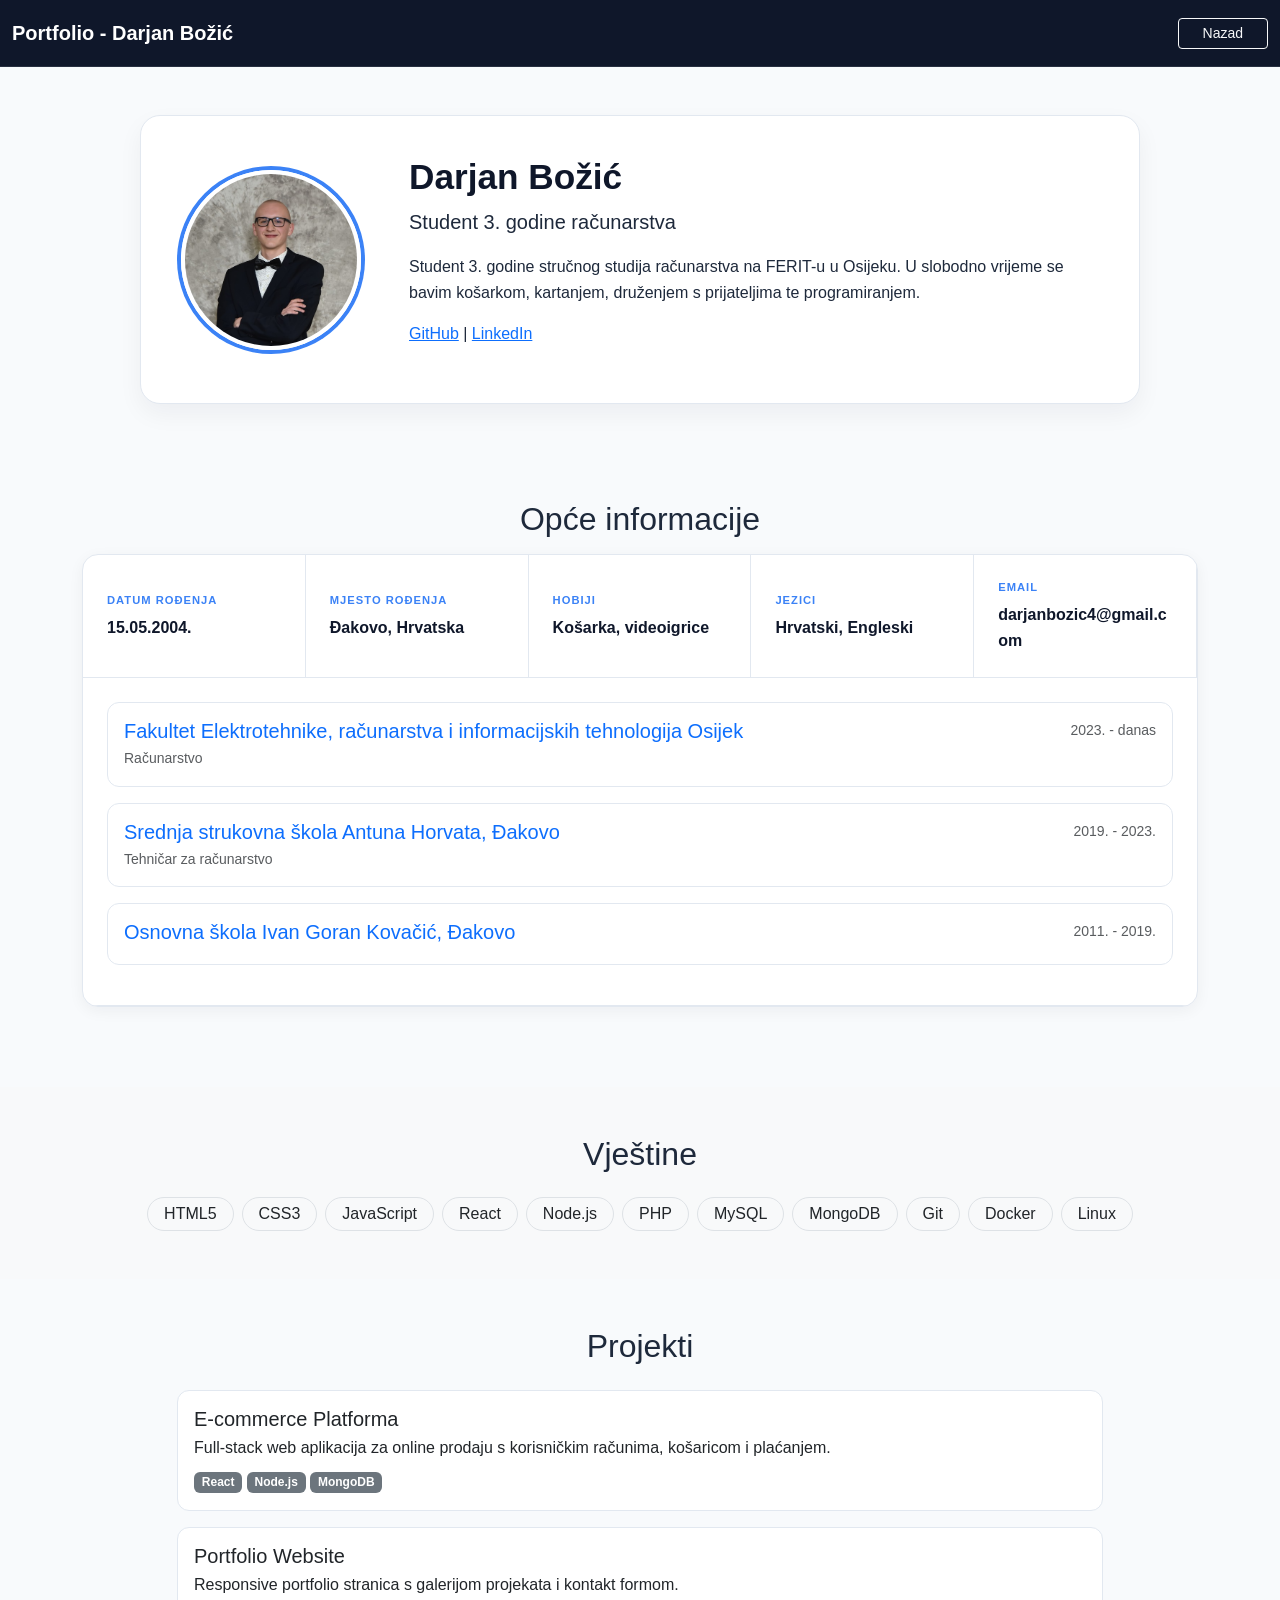
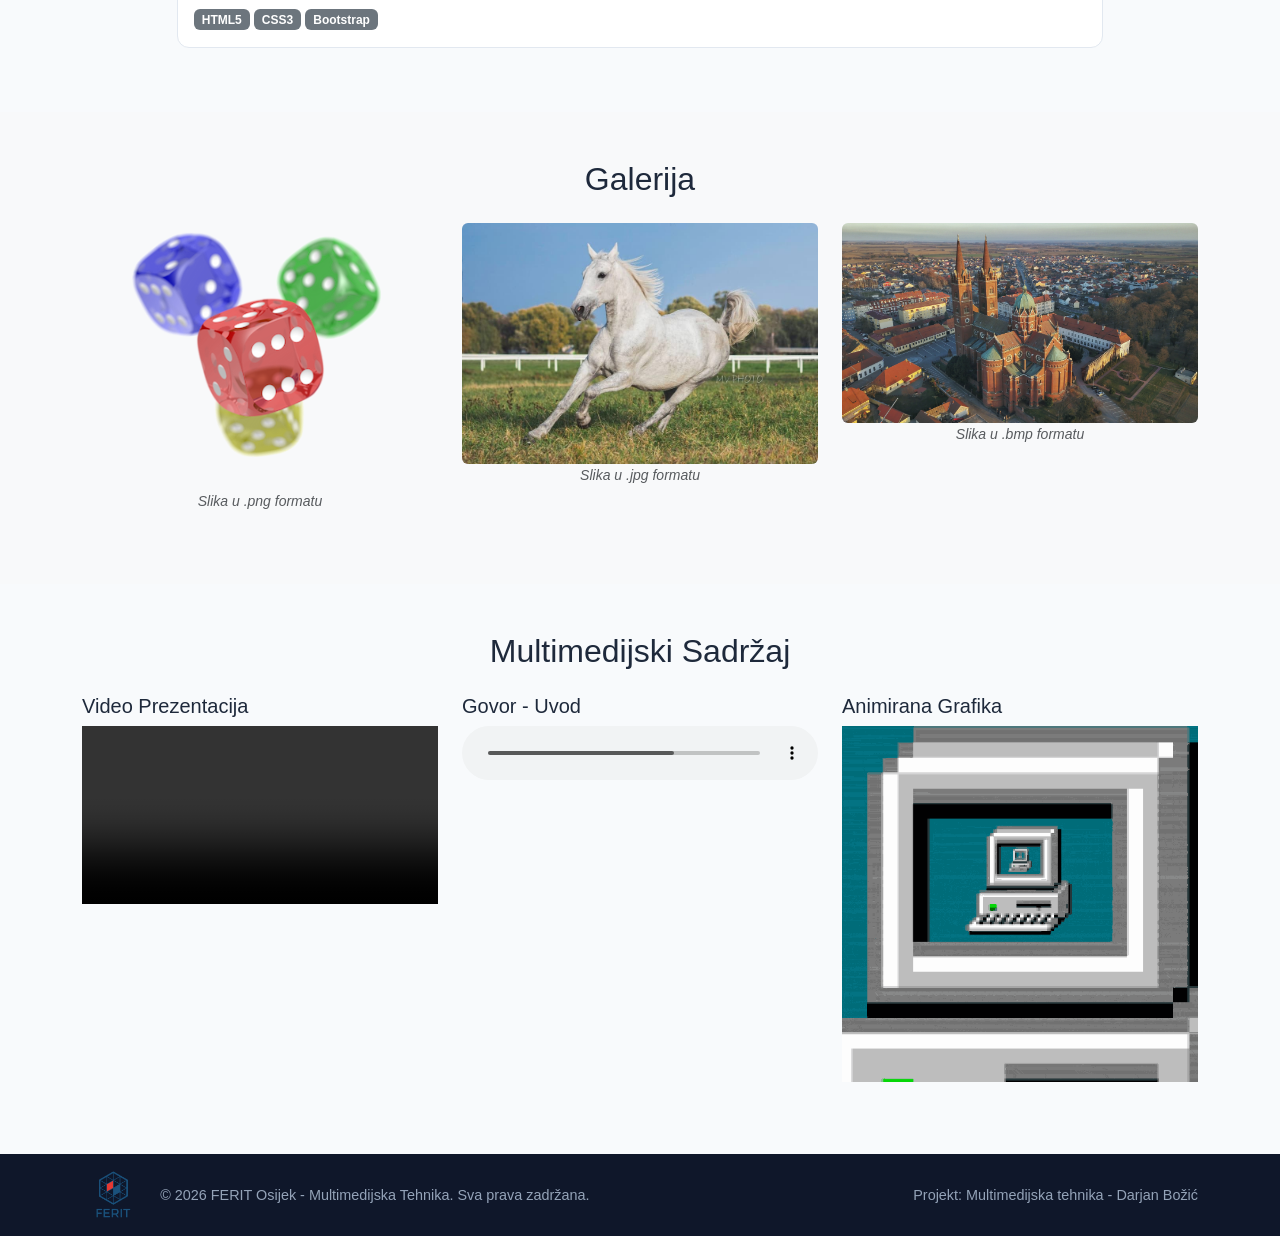
==== dbozic.html @ f8a3020a "Add more low res photos" ====
<!DOCTYPE html>
<html lang="en">
<head>
    <meta charset="UTF-8">
    <meta name="viewport" content="width=device-width, initial-scale=1.0">
    <title>Darjan Božić | Portfolio</title>
    <link href="https://cdn.jsdelivr.net/npm/bootstrap@5.3.0/dist/css/bootstrap.min.css" rel="stylesheet">
    <link rel="stylesheet" href="styles.css">   
    <script src="https://code.jquery.com/jquery-3.6.0.min.js"></script>
    <script src="https://cdn.jsdelivr.net/npm/@popperjs/core@2.11.6/dist/umd/popper.min.js"></script>
    <script src="https://cdn.jsdelivr.net/npm/bootstrap@5.3.0/dist/js/bootstrap.min.js"></script>
</head>
<body>
    <header>
        <nav class="navbar navbar-dark bg-dark">
            <div class="container-fluid">
                <a class="navbar-brand fw-bold" href="index.html">Portfolio - Darjan Božić</a>
                <a href="index.html" class="btn btn-outline-light btn-sm px-4">Nazad</a>
            </div>
        </nav>
    </header>

    <main>
        <div class="portfolio-card profile-details">
            <img src="images/db/darjan-lowRes.jpg" alt="Darjan Božić" class="profile-photo" onclick="openModal('images/db/darjan.jpg')">
            <div class="profile-info">
                <h1>Darjan Božić</h1>
                <p class="lead">Student 3. godine računarstva</p>
                <p>Student 3. godine stručnog studija računarstva na FERIT-u u Osijeku. U slobodno vrijeme se bavim košarkom, kartanjem, druženjem s prijateljima te programiranjem. </p>
                <p><a href="https://github.com/darjanb5" target="_blank">GitHub</a> | <a href="https://linkedin.com/in/darjanbozic" target="_blank">LinkedIn</a></p>
            </div>
        </div>

        <section class="py-5">
            <div class="container">
                <h2 class="text-center mb-3">Opće informacije</h2>
                <div class="info-strip">
                    <div class="info-chip">
                        <span class="info-label">Datum rođenja</span>
                        <span class="info-value">15.05.2004.</span>
                    </div>
                    <div class="info-chip">
                        <span class="info-label">Mjesto rođenja</span><div></div>
                        <span class="info-value">Đakovo, Hrvatska</span>
                    </div>
                    <div class="info-chip">
                        <span class="info-label">Hobiji</span><div></div>
                        <span class="info-value">Košarka, videoigrice</span>
                    </div>
                    <div class="info-chip">
                        <span class="info-label">Jezici</span><div></div>
                        <span class="info-value">Hrvatski, Engleski</span>
                    </div>
                    <div class="info-chip">
                        <span class="info-label">Email</span>
                        <span class="info-value"><a href="mailto:darjanbozic4@gmail.com">darjanbozic4@gmail.com</a></span>
                    </div>
                    <div class="info-chip">
                        <div class="card mb-3">
                            <div class="card-body">
                                <div class="d-flex justify-content-between align-items-start">
                                    <div>
                                        <h5 class="card-title mb-1"><a href="ferit.unios.hr" target="_blank" class="text-decoration-none">Fakultet Elektrotehnike, računarstva i informacijskih tehnologija Osijek</a></h5>
                                        <p class="text-muted small mb-0">Računarstvo</p>
                                    </div>
                                    <span class="text-muted small text-nowrap">2023. - danas</span>
                                </div>
                            </div>
                        </div>

                        <div class="card mb-3">
                            <div class="card-body">
                                <div class="d-flex justify-content-between align-items-start">
                                    <div>
                                        <h5 class="card-title mb-1"><a href="strukovna.com" target="_blank" class="text-decoration-none">Srednja strukovna škola Antuna Horvata, Đakovo</a></h5>
                                        <p class="text-muted small mb-0">Tehničar za računarstvo</p>
                                    </div>
                                    <span class="text-muted small text-nowrap">2019. - 2023.</span>
                                </div>
                            </div>
                        </div>

                        <div class="card mb-3">
                            <div class="card-body">
                                <div class="d-flex justify-content-between align-items-start">
                                    <div>
                                        <h5 class="card-title mb-1"><a href="https://os-igkovacic-dj.skole.hr/ target="_blank" class="text-decoration-none" >Osnovna škola Ivan Goran Kovačić, Đakovo</a></h5>
                                    </div>
                                    <span class="text-muted small text-nowrap">2011. - 2019.</span>
                                </div>
                            </div>
                        </div>
                    </div>
                </div>
            </div>
        </section>

        <section class="py-5 bg-light">
            <div class="container">
                <h2 class="text-center mb-4">Vještine</h2>
                <div class="d-flex flex-wrap gap-2 justify-content-center">
                    <span class="badge rounded-pill bg-light text-dark border fs-6 fw-normal px-3 py-2">HTML5</span>
                    <span class="badge rounded-pill bg-light text-dark border fs-6 fw-normal px-3 py-2">CSS3</span>
                    <span class="badge rounded-pill bg-light text-dark border fs-6 fw-normal px-3 py-2">JavaScript</span>
                    <span class="badge rounded-pill bg-light text-dark border fs-6 fw-normal px-3 py-2">React</span>
                    <span class="badge rounded-pill bg-light text-dark border fs-6 fw-normal px-3 py-2">Node.js</span>
                    <span class="badge rounded-pill bg-light text-dark border fs-6 fw-normal px-3 py-2">PHP</span>
                    <span class="badge rounded-pill bg-light text-dark border fs-6 fw-normal px-3 py-2">MySQL</span>
                    <span class="badge rounded-pill bg-light text-dark border fs-6 fw-normal px-3 py-2">MongoDB</span>
                    <span class="badge rounded-pill bg-light text-dark border fs-6 fw-normal px-3 py-2">Git</span>
                    <span class="badge rounded-pill bg-light text-dark border fs-6 fw-normal px-3 py-2">Docker</span>
                    <span class="badge rounded-pill bg-light text-dark border fs-6 fw-normal px-3 py-2">Linux</span>
                </div>
            </div>
        </section>

        <section class="py-5">
            <div class="container">
                <h2 class="text-center mb-4">Projekti</h2>
                <div class="row justify-content-center">
                    <div class="col-md-10">
                        <div class="card mb-3">
                            <div class="card-body">
                                <div class="d-flex justify-content-between align-items-start">
                                    <div>
                                        <h5 class="card-title mb-1">E-commerce Platforma</h5>
                                        <p class="mb-2">Full-stack web aplikacija za online prodaju s korisničkim računima, košaricom i plaćanjem.</p>
                                        <span class="badge bg-secondary period-badge">React</span>
                                        <span class="badge bg-secondary period-badge">Node.js</span>
                                        <span class="badge bg-secondary period-badge">MongoDB</span>
                                    </div>
                                </div>
                            </div>
                        </div>

                        <div class="card mb-3">
                            <div class="card-body">
                                <div class="d-flex justify-content-between align-items-start">
                                    <div>
                                        <h5 class="card-title mb-1">Portfolio Website</h5>
                                        <p class="mb-2">Responsive portfolio stranica s galerijom projekata i kontakt formom.</p>
                                        <span class="badge bg-secondary period-badge">HTML5</span>
                                        <span class="badge bg-secondary period-badge">CSS3</span>
                                        <span class="badge bg-secondary period-badge">Bootstrap</span>
                                    </div>
                                </div>
                            </div>
                        </div>
                    </div>
                </div>
            </div>
        </section>

        <section class="py-5 bg-light">
            <div class="container">
                <h2 class="text-center mb-4">Galerija</h2>
                <div class="row">
                    <div class="col-md-4 mb-4">
                        <img src="images/db/png-lowRes.png" class="img-fluid rounded" alt="PNG" onclick="openModal('images/db/png.png')">
                        <p class="text-center mb-0 text-muted small"><i>Slika u .png formatu</i></p>
                    </div>
                    <div class="col-md-4 mb-4">
                        <img src="images/db/jpg-lowRes.jpg" class="img-fluid rounded" alt="JPG" onclick="openModal('images/db/jpg.jpg')">
                        <p class="text-center mb-0 text-muted small"><i>Slika u .jpg formatu</i></p>
                    </div>
                    <div class="col-md-4 mb-4">
                        <img src="images/db/bmp.bmp" class="img-fluid rounded" alt="BMP" onclick="openModal(this.src)">
                        <p class="text-center mb-0 text-muted small"><i>Slika u .bmp formatu</i></p>
                    </div>
                </div>
            </div>
        </section>

        <section class="py-5">
            <div class="container">
                <h2 class="text-center mb-4">Multimedijski Sadržaj</h2>
                <div class="row">
                    <div class="col-md-4 mb-4">
                        <h5>Video Prezentacija</h5>
                        <video controls class="w-100">
                            <source src="videos/djakovo.mp4" type="video/webm">
                            Vaš preglednik ne podržava video element.
                        </video>
                    </div>
                    <div class="col-md-4 mb-4">
                        <h5>Govor - Uvod</h5>
                        <audio controls class="w-100">
                            <source src="audio/db/intro.wav" type="audio/mpeg">
                            Vaš preglednik ne podržava audio element.
                        </audio>
                    </div>
                    <div class="col-md-4 mb-4">
                        <h5>Animirana Grafika</h5>
                        <img src="images/db/animation.gif" alt="Animacija" class="img-fluid">
                    </div>
                </div>
            </div>
        </section>
    </main>

    <div class="modal fade" id="imageModal" tabindex="-1">
        <div class="modal-dialog modal-lg">
            <div class="modal-content">
                <div class="modal-body text-center">
                    <img id="modalImage" src="" class="img-fluid" alt="Gallery Image">
                </div>
            </div>
        </div>
    </div>

    <footer>
        <div class="container d-flex align-items-center gap-3">
            <img src="images/logo.png" class="footer-logo" alt="Logo">
            <p class="mb-0">© 2026 FERIT Osijek - Multimedijska Tehnika. Sva prava zadržana.</p>
            <span class="ms-auto">Projekt: Multimedijska tehnika - Darjan Božić</span>
        </div>
    </footer>

    <script>
        function openModal(src) {
            document.getElementById('modalImage').src = src;
            new bootstrap.Modal(document.getElementById('imageModal')).show();
        }

        const imagesToPreload = [
            'images/db/darjan.jpg',
            'images/db/jpg.jpg',
            'images/db/png.png',
            'images/db/animation.gif',
            'images/db/bmp.bmp'
        ];

        imagesToPreload.forEach(src => {
            const img = new Image();
            img.src = src;
        });
    </script>
</body>
</html>
---- styles.css ----
:root {
    --color-1: #0F172A; 
    --color-2: #3B82F6;
    --color-3: #F8FAFC; 
    --color-4: #E2E8F0; 
    --white: #ffffff;
}

body {
    font-family: 'Inter', 'Segoe UI', Roboto, sans-serif;
    line-height: 1.6;
    color: #1E293B;
    background-color: var(--color-3);
    margin: 0;
}

.navbar {
    background-color: var(--color-1) !important;
    padding: 0.75rem 0;
    border-bottom: 1px solid rgba(255, 255, 255, 0.1);
}

.hero-section {
    height: 70vh; 
    min-height: 400px;
}

.hero-video {
    position: absolute;
    top: 50%;
    left: 50%;
    min-width: 100%;
    min-height: 100%;
    width: auto;
    height: auto;
    z-index: 0;
    transform: translate(-50%, -50%);
    object-fit: cover;
}

.hero-overlay {
    position: relative;
    z-index: 1;
    height: 75%;
    background: rgba(15, 23, 42, 0.6);
}
.hero-overlay a{
    color: white;
    text-decoration: none;
}
.hero-overlay a:hover {
    text-decoration: underline;
}

#studenti .card-img-top {
    height: 350px;
    object-fit: cover;
}

.horizontal-scroll {
    overflow-x: auto;
    padding: 20px 0;
}

.scroll-container {
    display: flex;
    gap: 1.5rem;
    padding-bottom: 1rem;
    
}

.student-pair-btn {
    text-decoration: none;
    flex: 0 0 auto;
}

.pair-content {
    min-width: 400px;
    padding: 1rem !important;
    border: 2px solid var(--color-4) !important;
    background: var(--white);
    border-radius: 15px;
    transition: 0.3s;
}

.pair-content:hover {
    border-color: #F8FAFC !important;
    background: #3B82F6;
    transform: translateY(-3px);
}

.portfolio-card.profile-details {
    display: flex;
    flex-direction: row;
    align-items: center;
    gap: 3rem;
    max-width: 1000px;
    margin: 3rem auto;
    padding: 2.5rem;
    background-color: var(--white);
    border-radius: 20px;
    box-shadow: 0 10px 25px rgba(15, 23, 42, 0.05);
    border: 1px solid var(--color-4);
}

.profile-details .profile-photo {
    width: 180px;
    height: 180px;
    object-fit: cover;
    border-radius: 50%;
    border: 4px solid var(--white);
    box-shadow: 0 0 0 4px var(--color-2);
    flex-shrink: 0;
    cursor: pointer;
    transition: 0.3s ease;
}

.profile-photo:hover {
    transform: translateY(-5px);
    box-shadow: 0 0 0 4px #2563eb;
    scale: 1.07;
}

.profile-info h1 {
    font-size: 2.2rem;
    font-weight: 800;
    color: var(--color-1);
}

section {
    padding: 4rem 0;
}

.card {
    border: 1px solid var(--color-4);
    border-radius: 12px;
    background-color: var(--white);
    transition: 0.3s ease;
}

.card:hover {
    transform: translateY(-5px);
    box-shadow: 0 12px 20px rgba(15, 23, 42, 0.08);
}

.btn-primary {
    background-color: var(--color-2);
    border: none;
    border-radius: 8px;
    padding: 0.8rem 2rem;
    font-weight: 600;
}

.btn-primary:hover {
    background-color: #2563eb;
    transform: translateY(-2px);
}

footer {
    background-color: var(--color-1);
    color: #94A3B8;
    padding: 1rem 0;
    font-size: 0.9rem;
}

.footer-logo {
    height: 50px;
    width: auto;
}

@media (max-width: 768px) {
    .portfolio-card.profile-details {
        flex-direction: column;
        text-align: center;
        gap: 1.5rem;
        margin: 1rem;
    }
    .hero-section { height: 50vh; }
}

.info-strip {
    display: flex;
    flex-wrap: wrap; 
    background: var(--white);
    border: 1px solid var(--color-4);
    border-radius: 16px;
    overflow: hidden;
    box-shadow: 0 4px 15px rgba(15, 23, 42, 0.05);
    margin-bottom: 2rem;
}

.info-chip {
    flex: 1 1 200px;
    padding: 1.5rem;
    border-right: 1px solid var(--color-4);
    border-bottom: 1px solid var(--color-4);
    display: flex;
    flex-direction: column;
    justify-content: center;
    transition: background 0.2s ease;
}

.info-chip:last-child {
    border-right: none;
}

.info-chip:hover {
    background-color: var(--color-3);
}

.info-chip .info-label {
    color: var(--color-2);
    font-size: 0.7rem;
    font-weight: 700;
    text-transform: uppercase;
    letter-spacing: 1px;
    margin-bottom: 0.3rem;
    display: block;
}

.info-chip .info-value {
    color: var(--color-1);
    font-weight: 600;
    font-size: 1rem;
    word-break: break-word;
}


@media (max-width: 768px) {
    .info-chip {
        border-right: none;
        flex: 1 1 100%;
    }
}

.info-value a{
    color: var(--color-1);
    text-decoration: none;
}
.info-value a:hover {
    text-decoration: underline;
}

.skola a {
    color: var(--color-1);
    text-decoration: none;
}
.skola a:hover {
    text-decoration: underline;
}
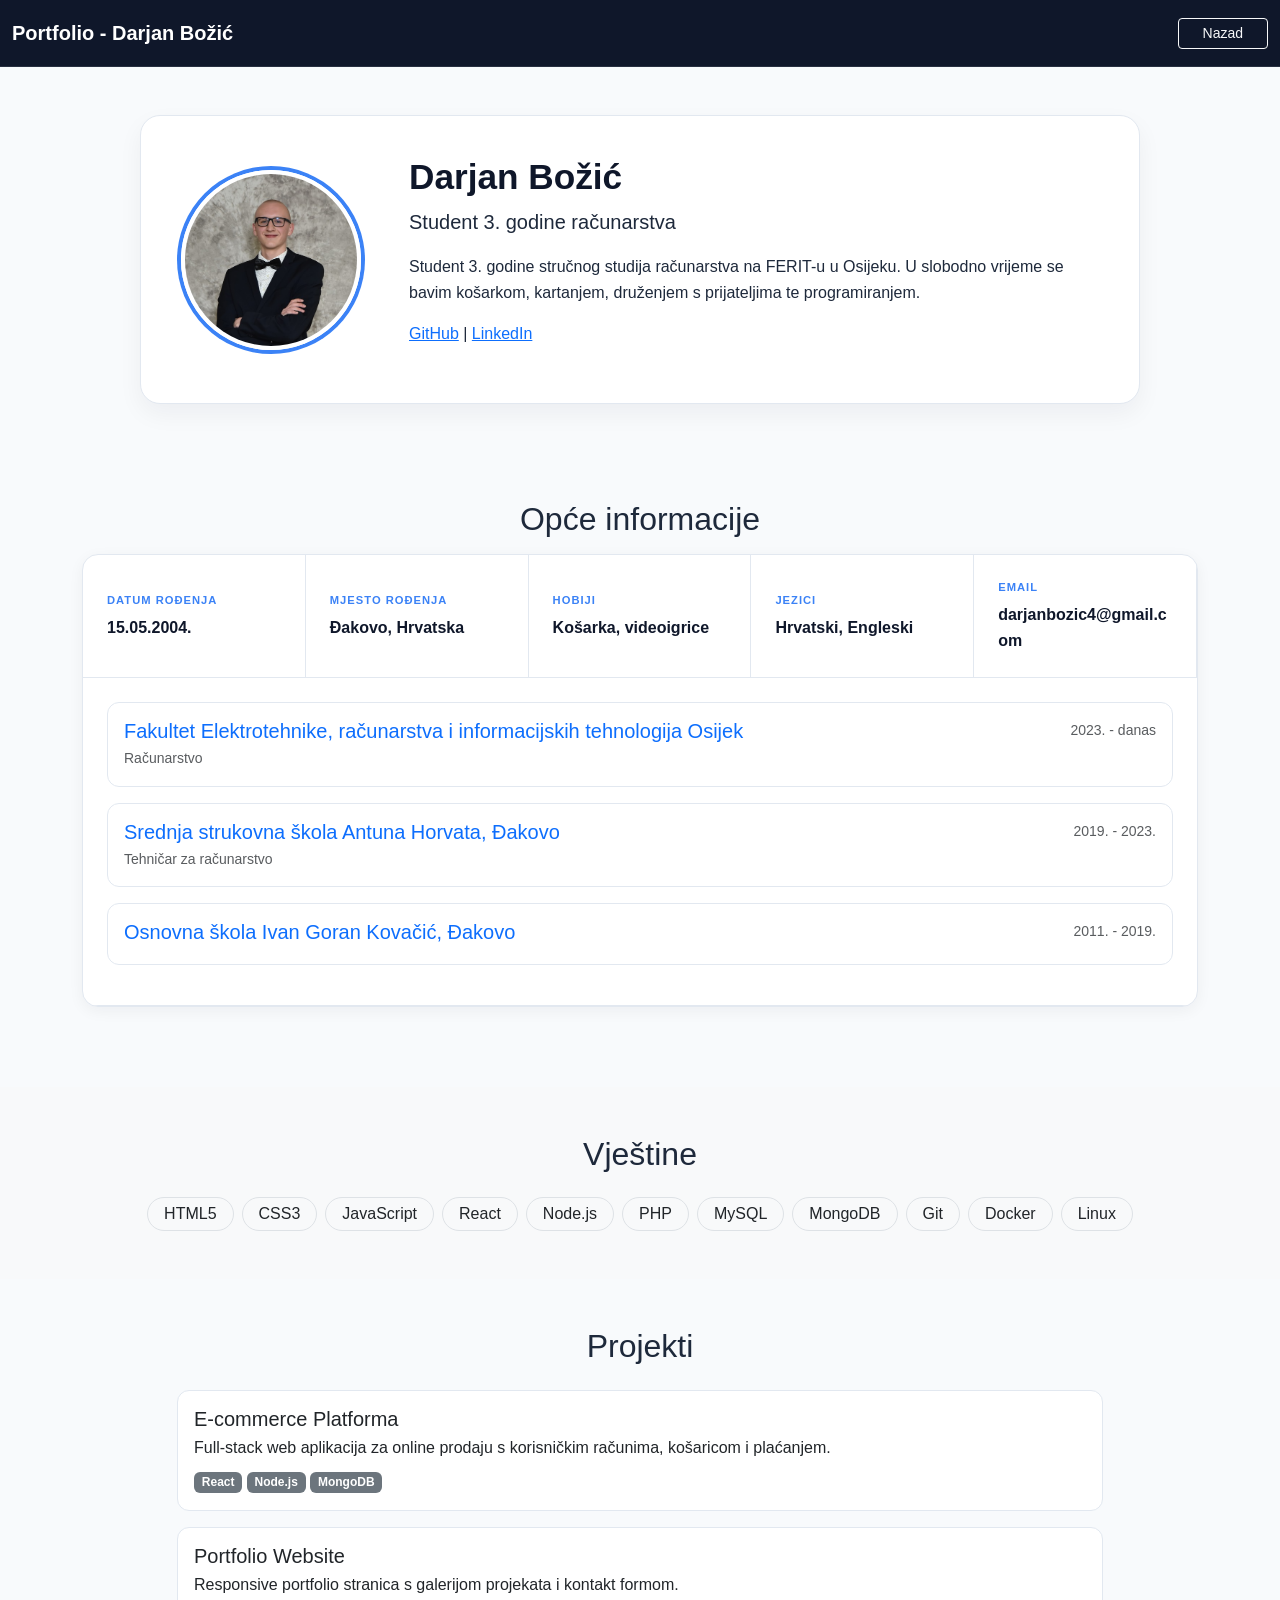
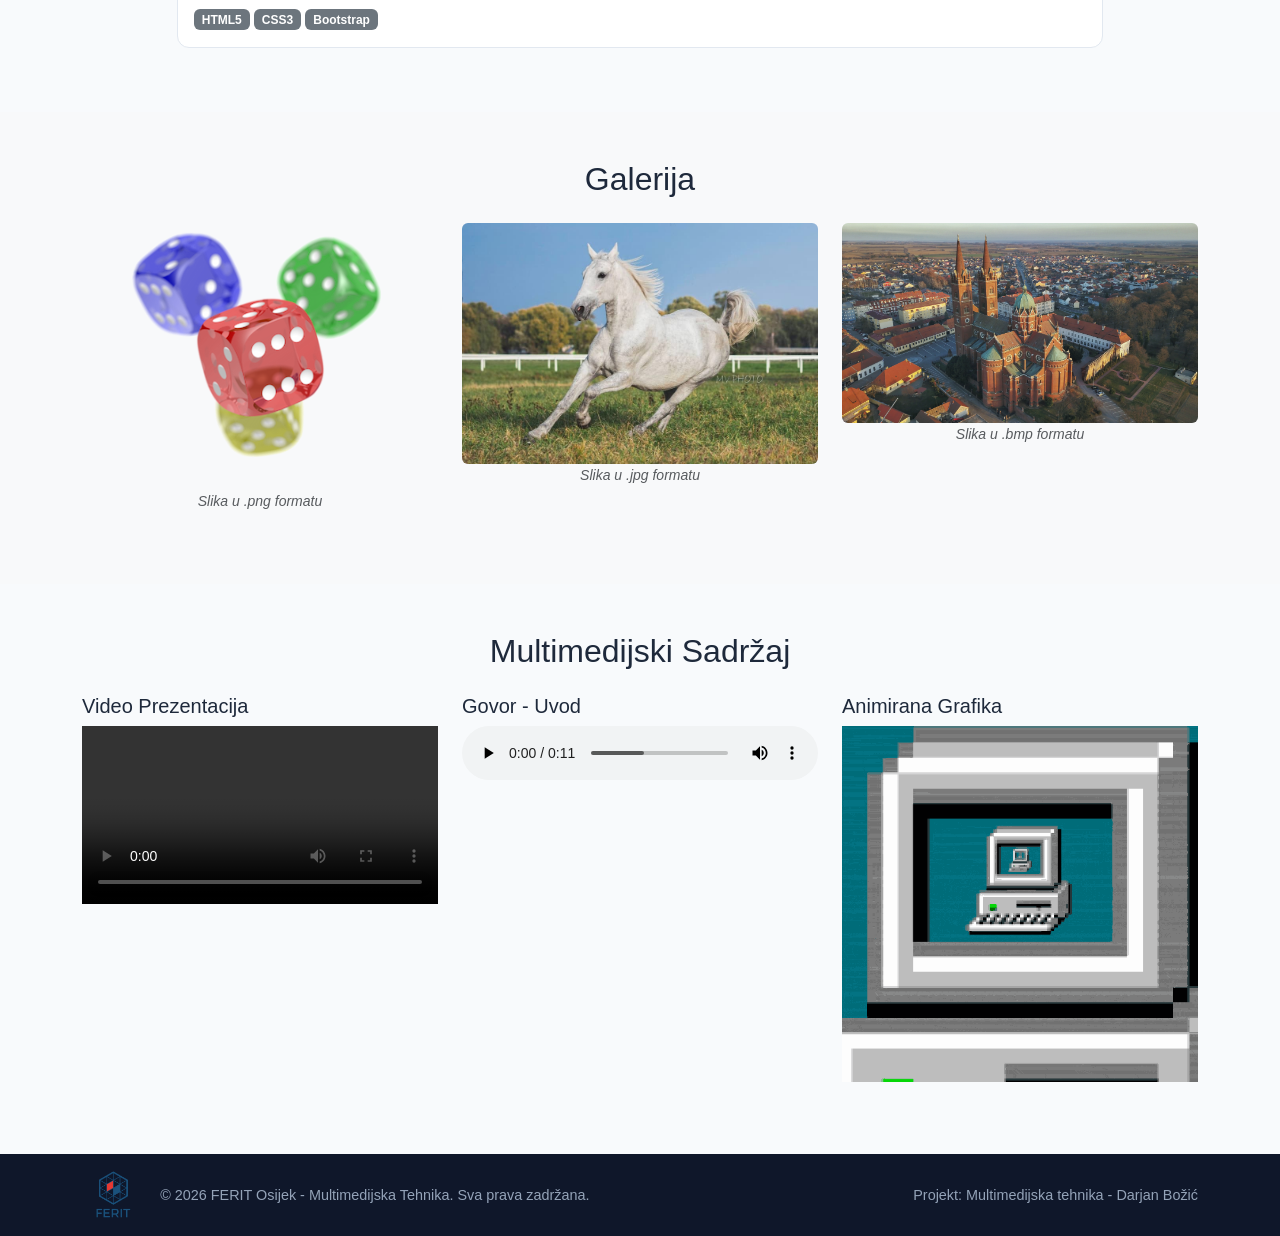
==== commit 50479c43: "Add fixes for cache" ====
--- a/dbozic.html
+++ b/dbozic.html
@@ -217,8 +217,15 @@
     </footer>
 
     <script>
+        const imageCache = {};
+
         function openModal(src) {
-            document.getElementById('modalImage').src = src;
+            if (!imageCache[src]) {
+                imageCache[src] = new Image();
+                imageCache[src].src = src;
+            }
+            
+            document.getElementById('modalImage').src = imageCache[src].src;
             new bootstrap.Modal(document.getElementById('imageModal')).show();
         }
 
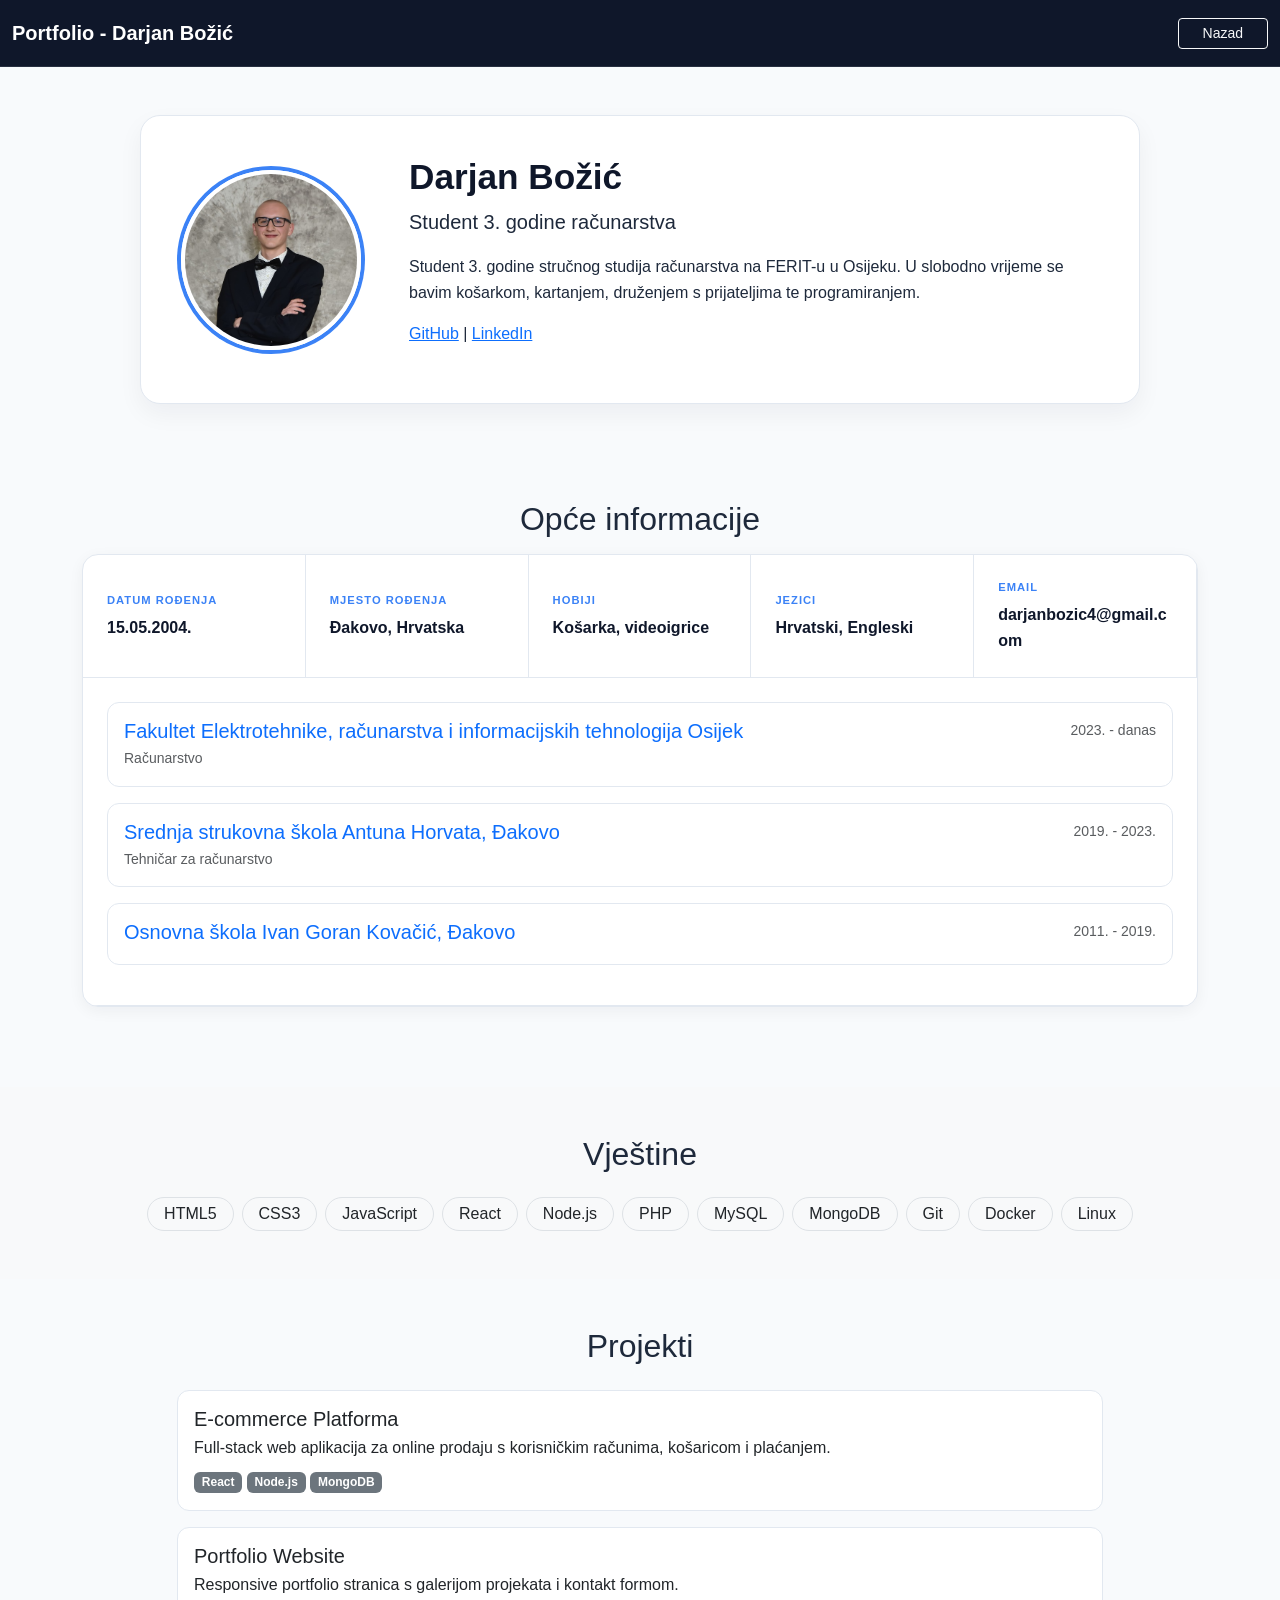
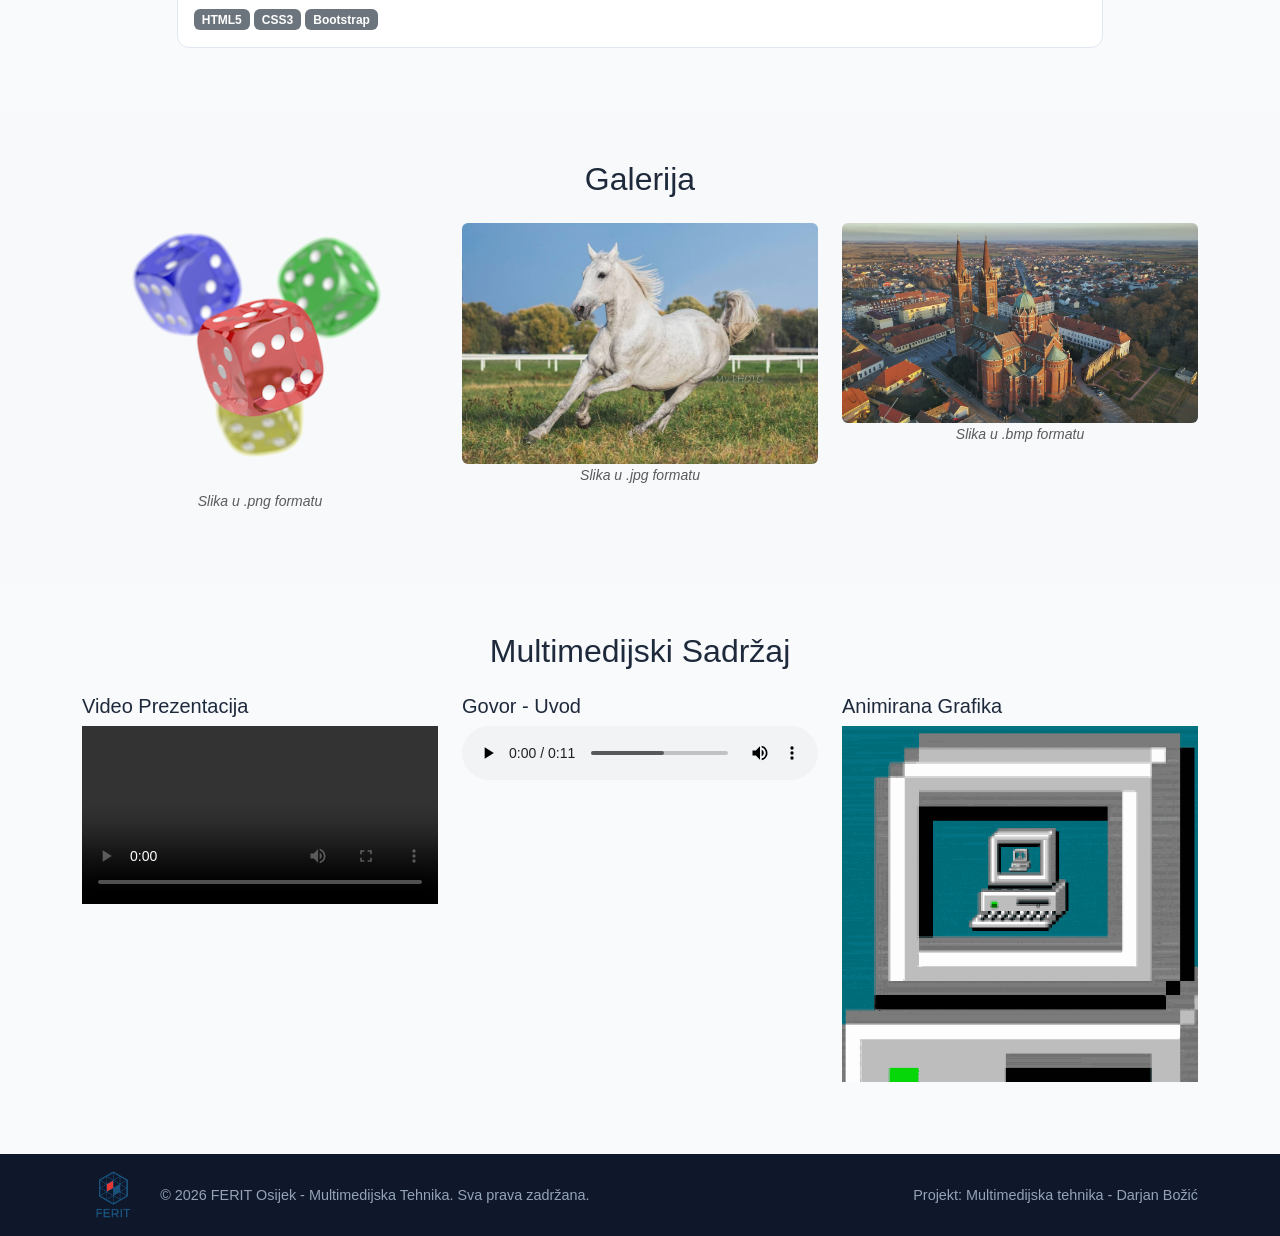
==== commit 3b985cc0: "JS fixes" ====
--- a/dbozic.html
+++ b/dbozic.html
@@ -224,23 +224,10 @@
                 imageCache[src] = new Image();
                 imageCache[src].src = src;
             }
-            
+
             document.getElementById('modalImage').src = imageCache[src].src;
             new bootstrap.Modal(document.getElementById('imageModal')).show();
         }
-
-        const imagesToPreload = [
-            'images/db/darjan.jpg',
-            'images/db/jpg.jpg',
-            'images/db/png.png',
-            'images/db/animation.gif',
-            'images/db/bmp.bmp'
-        ];
-
-        imagesToPreload.forEach(src => {
-            const img = new Image();
-            img.src = src;
-        });
     </script>
 </body>
 </html>
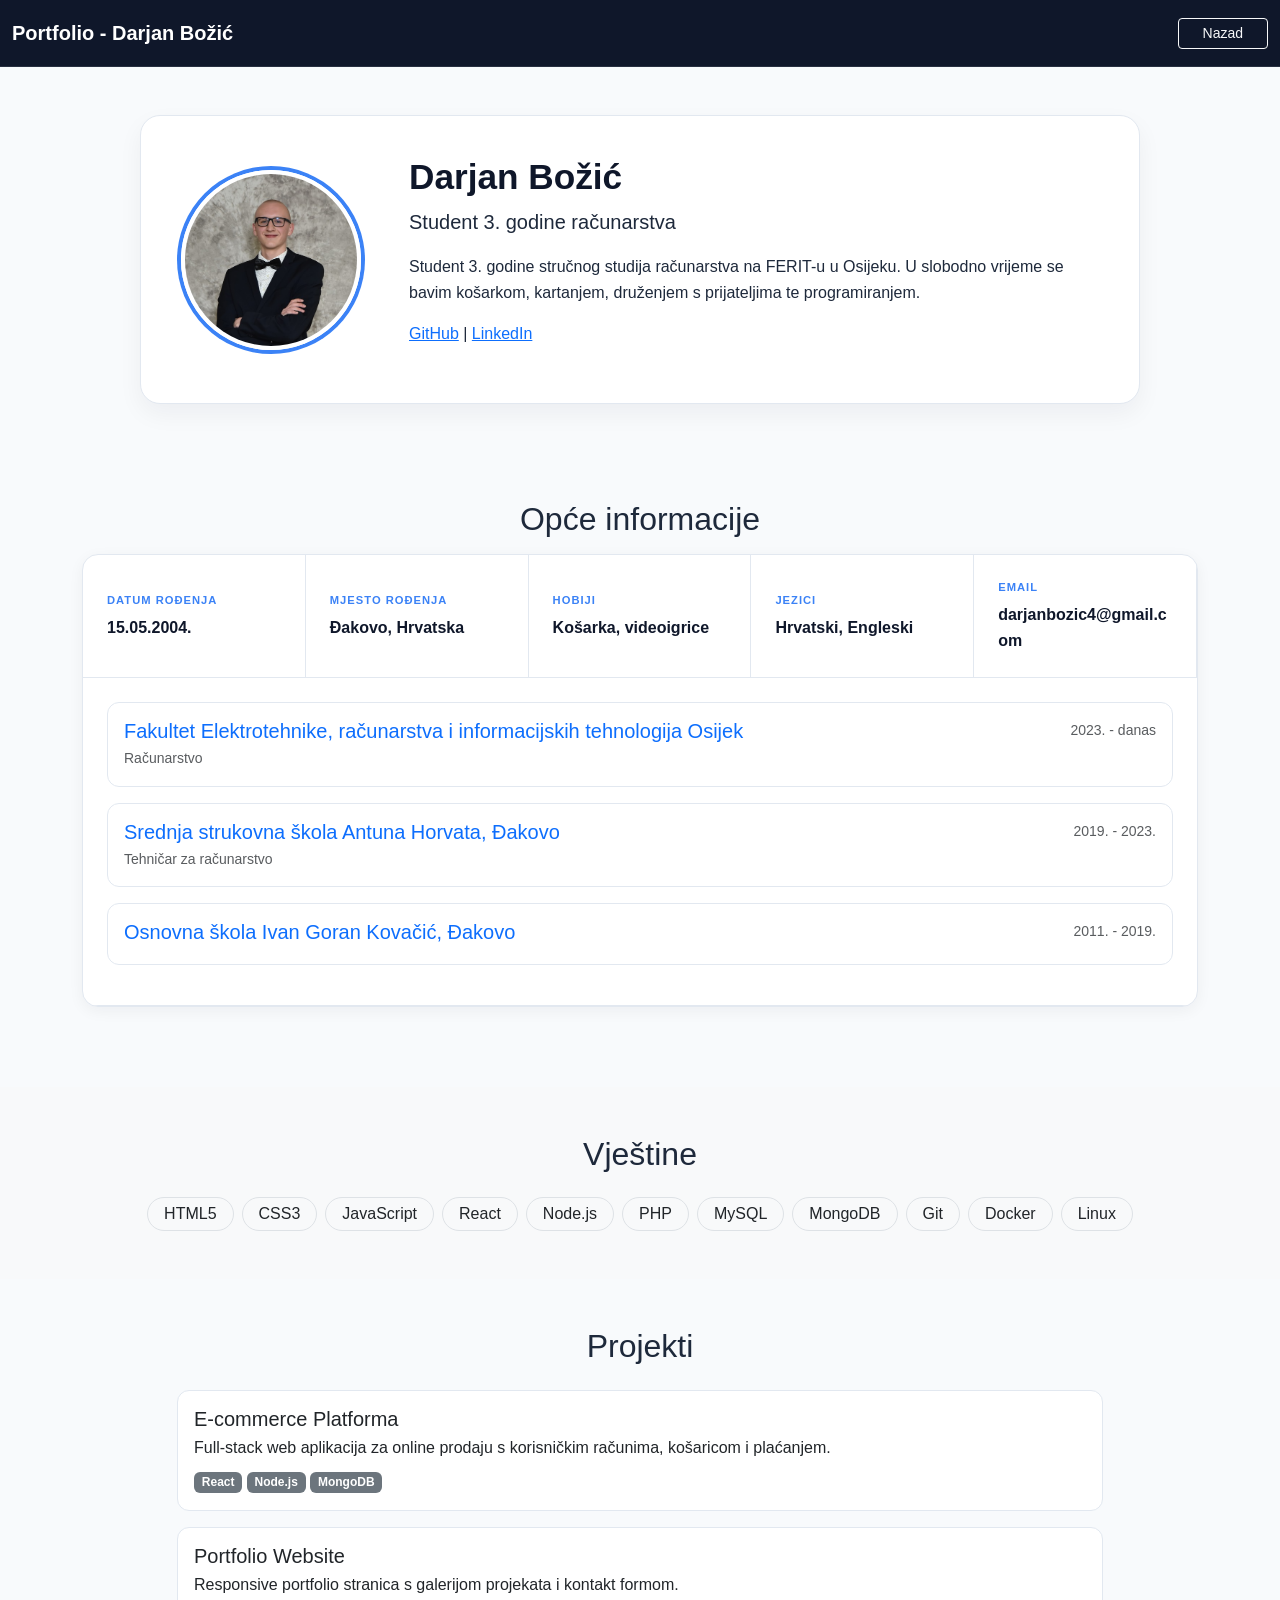
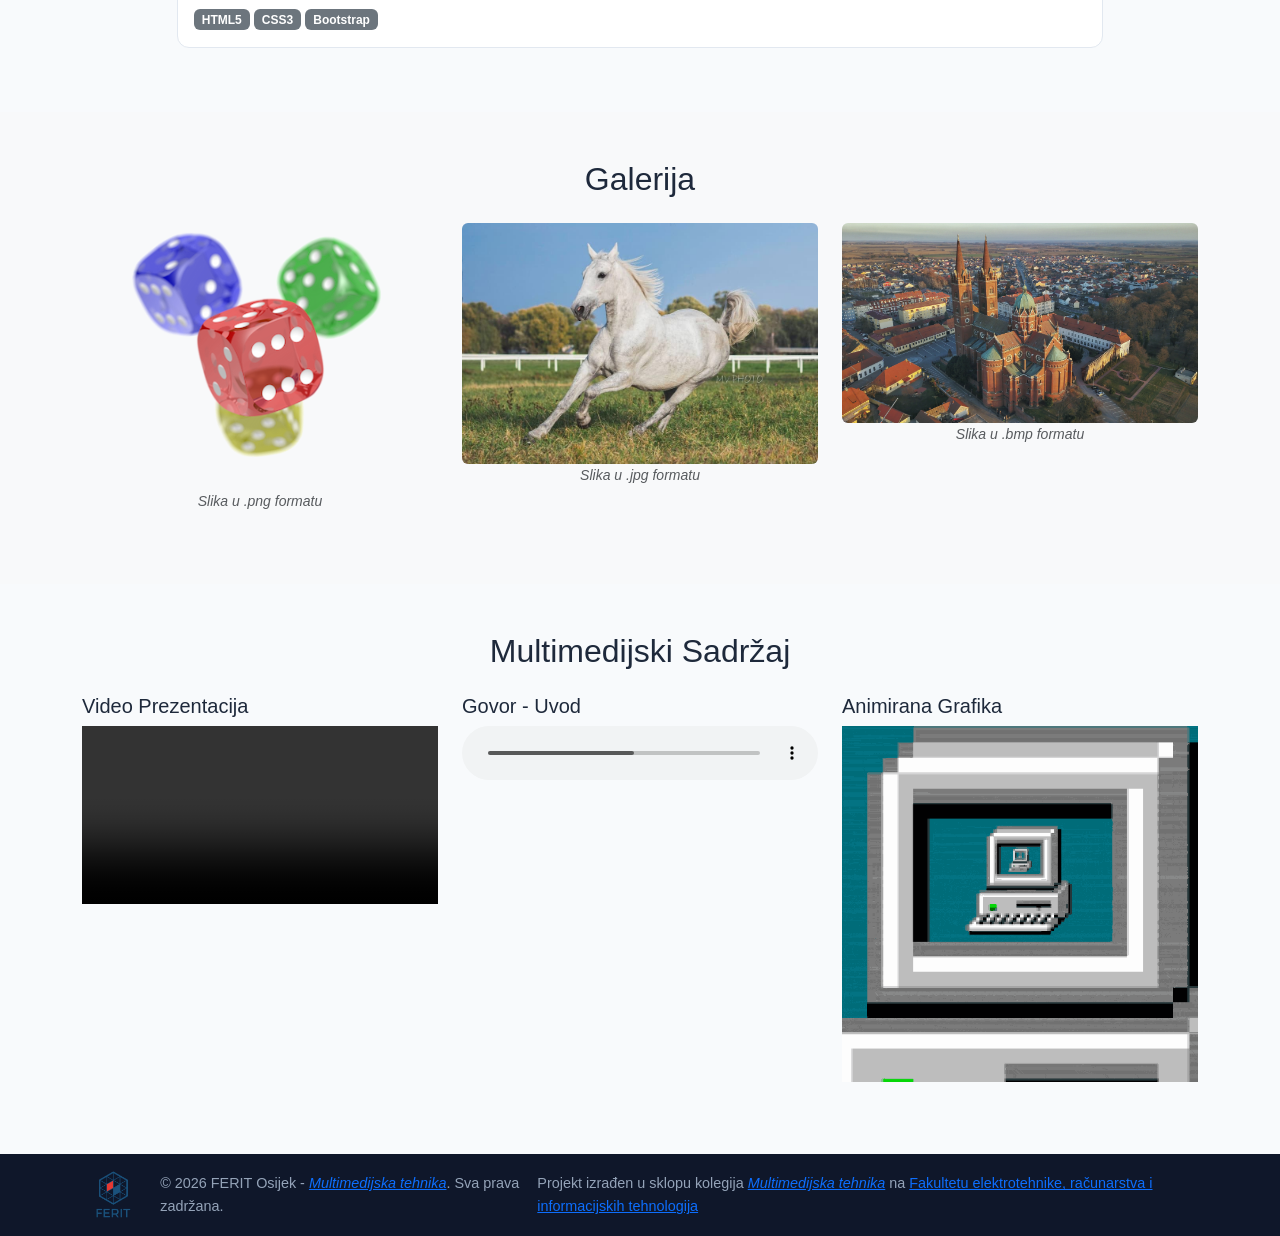
==== commit 67ca884e: "Changes to URL's" ====
--- a/dbozic.html
+++ b/dbozic.html
@@ -211,8 +211,8 @@
     <footer>
         <div class="container d-flex align-items-center gap-3">
             <img src="images/logo.png" class="footer-logo" alt="Logo">
-            <p class="mb-0">© 2026 FERIT Osijek - Multimedijska Tehnika. Sva prava zadržana.</p>
-            <span class="ms-auto">Projekt: Multimedijska tehnika - Darjan Božić</span>
+            <p class="mb-0">© 2026 <a href="https://www.ferit.unios.hr/"></a>FERIT Osijek</a> - <a href="https://www.ferit.unios.hr/upisi-i-studiji/strucni-prijediplomski-studiji#racunarstvo#SR6-02" target="_blank"><i>Multimedijska tehnika</i></a>. Sva prava zadržana.</p>
+            <span class="ms-auto">Projekt izrađen u sklopu kolegija <a href="https://www.ferit.unios.hr/upisi-i-studiji/strucni-prijediplomski-studiji#racunarstvo#SR6-02" target="_blank"><i>Multimedijska tehnika</i></a> na <a href="https://www.ferit.unios.hr/" target="_blank">Fakultetu elektrotehnike, računarstva i informacijskih tehnologija</a></span>
         </div>
     </footer>
 
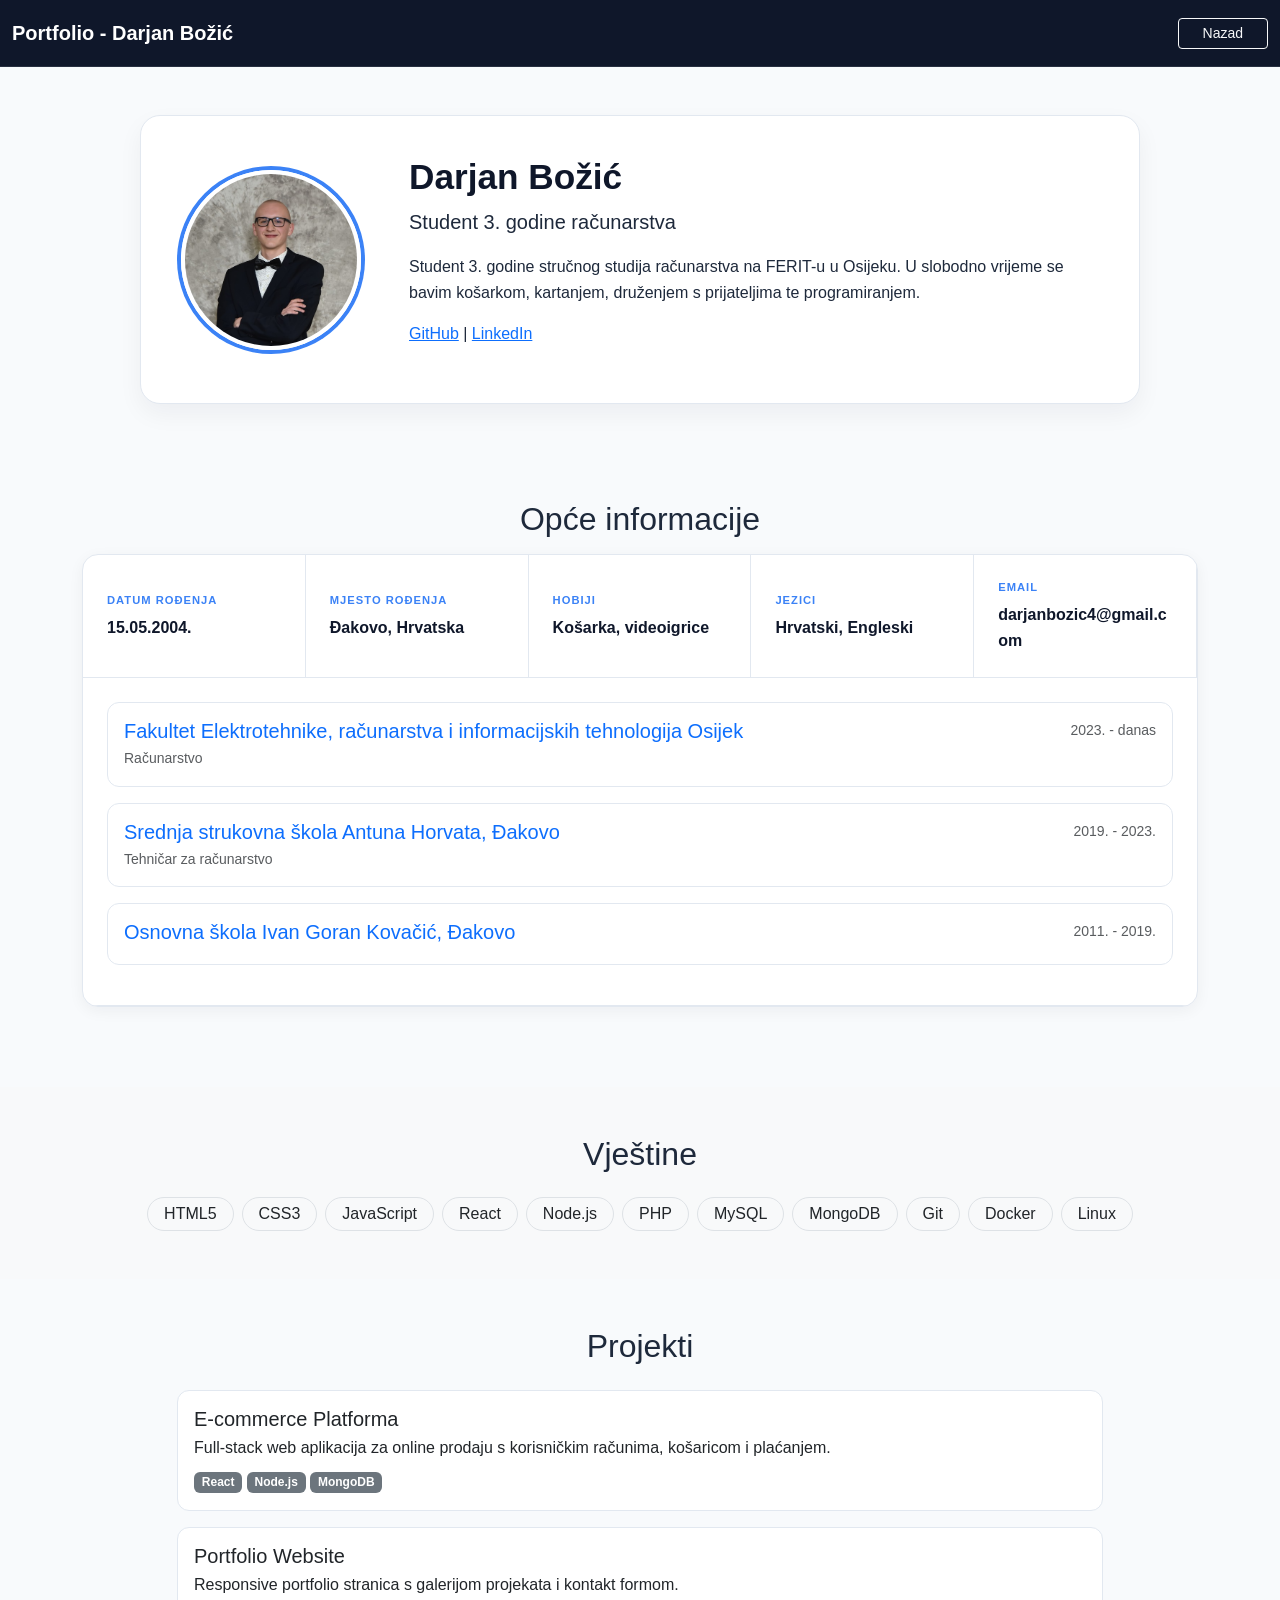
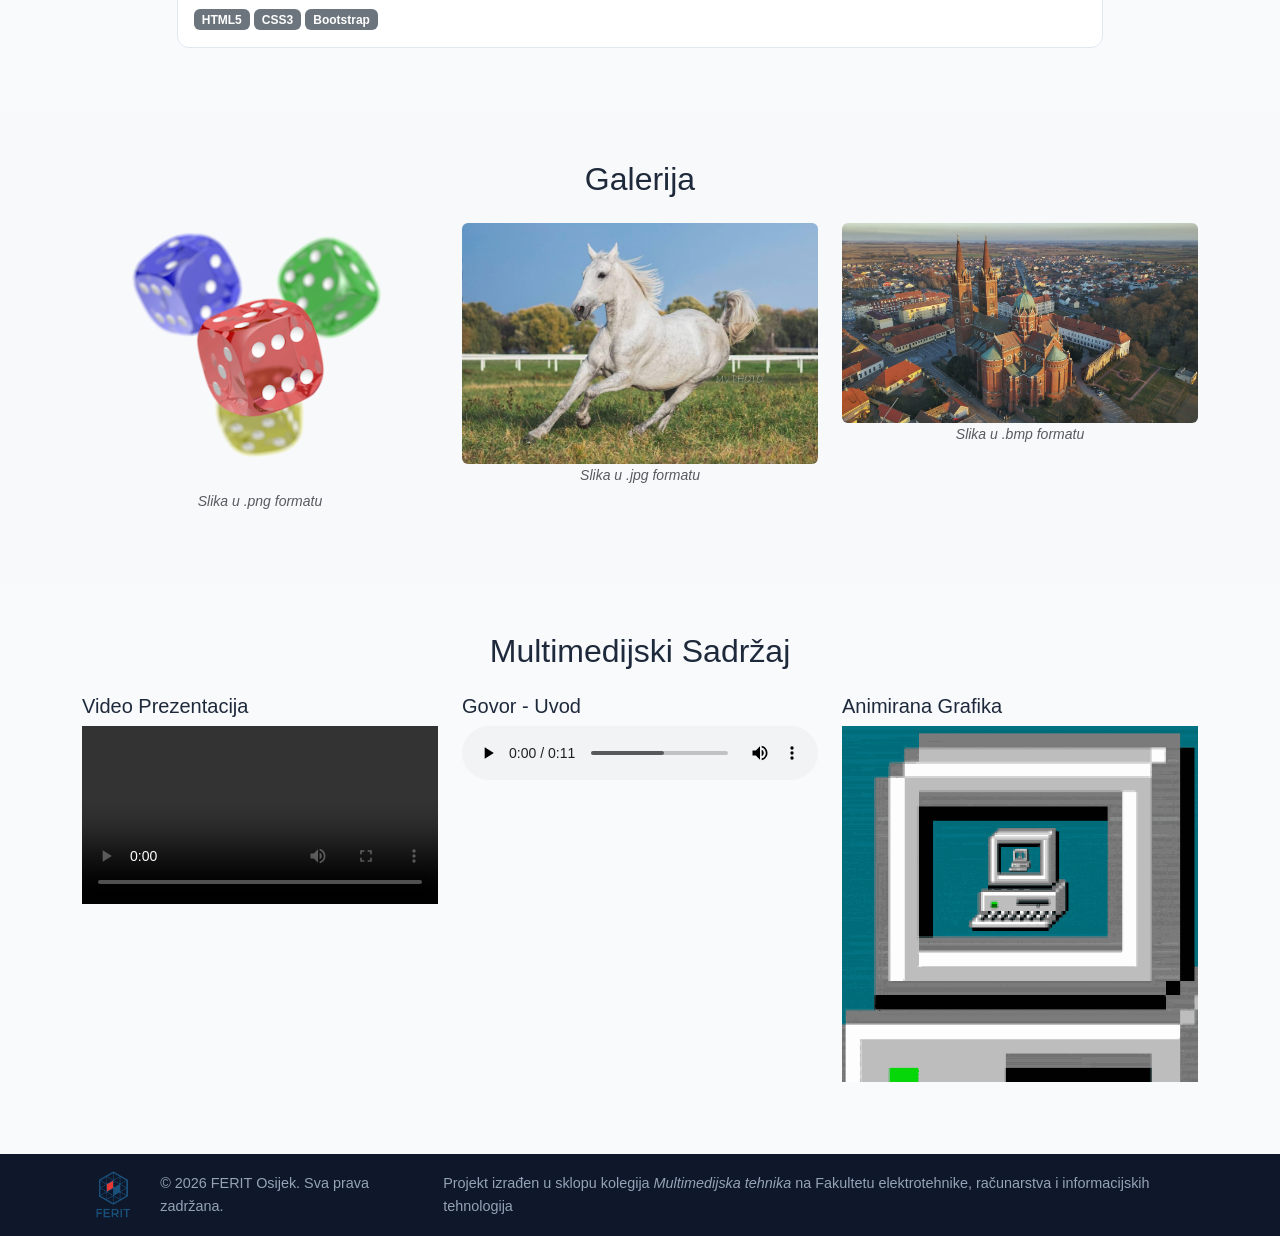
==== commit b24e282d: "Shorter description for footer" ====
--- a/dbozic.html
+++ b/dbozic.html
@@ -211,7 +211,7 @@
     <footer>
         <div class="container d-flex align-items-center gap-3">
             <img src="images/logo.png" class="footer-logo" alt="Logo">
-            <p class="mb-0">© 2026 <a href="https://www.ferit.unios.hr/"></a>FERIT Osijek</a> - <a href="https://www.ferit.unios.hr/upisi-i-studiji/strucni-prijediplomski-studiji#racunarstvo#SR6-02" target="_blank"><i>Multimedijska tehnika</i></a>. Sva prava zadržana.</p>
+            <p class="mb-0">© 2026 <a href="https://www.ferit.unios.hr/"></a>FERIT Osijek</a>. Sva prava zadržana.</p>
             <span class="ms-auto">Projekt izrađen u sklopu kolegija <a href="https://www.ferit.unios.hr/upisi-i-studiji/strucni-prijediplomski-studiji#racunarstvo#SR6-02" target="_blank"><i>Multimedijska tehnika</i></a> na <a href="https://www.ferit.unios.hr/" target="_blank">Fakultetu elektrotehnike, računarstva i informacijskih tehnologija</a></span>
         </div>
     </footer>
--- a/styles.css
+++ b/styles.css
@@ -168,6 +168,11 @@
     width: auto;
 }
 
+footer a {
+    color: #94A3B8;
+    text-decoration: none;
+}
+
 @media (max-width: 768px) {
     .portfolio-card.profile-details {
         flex-direction: column;
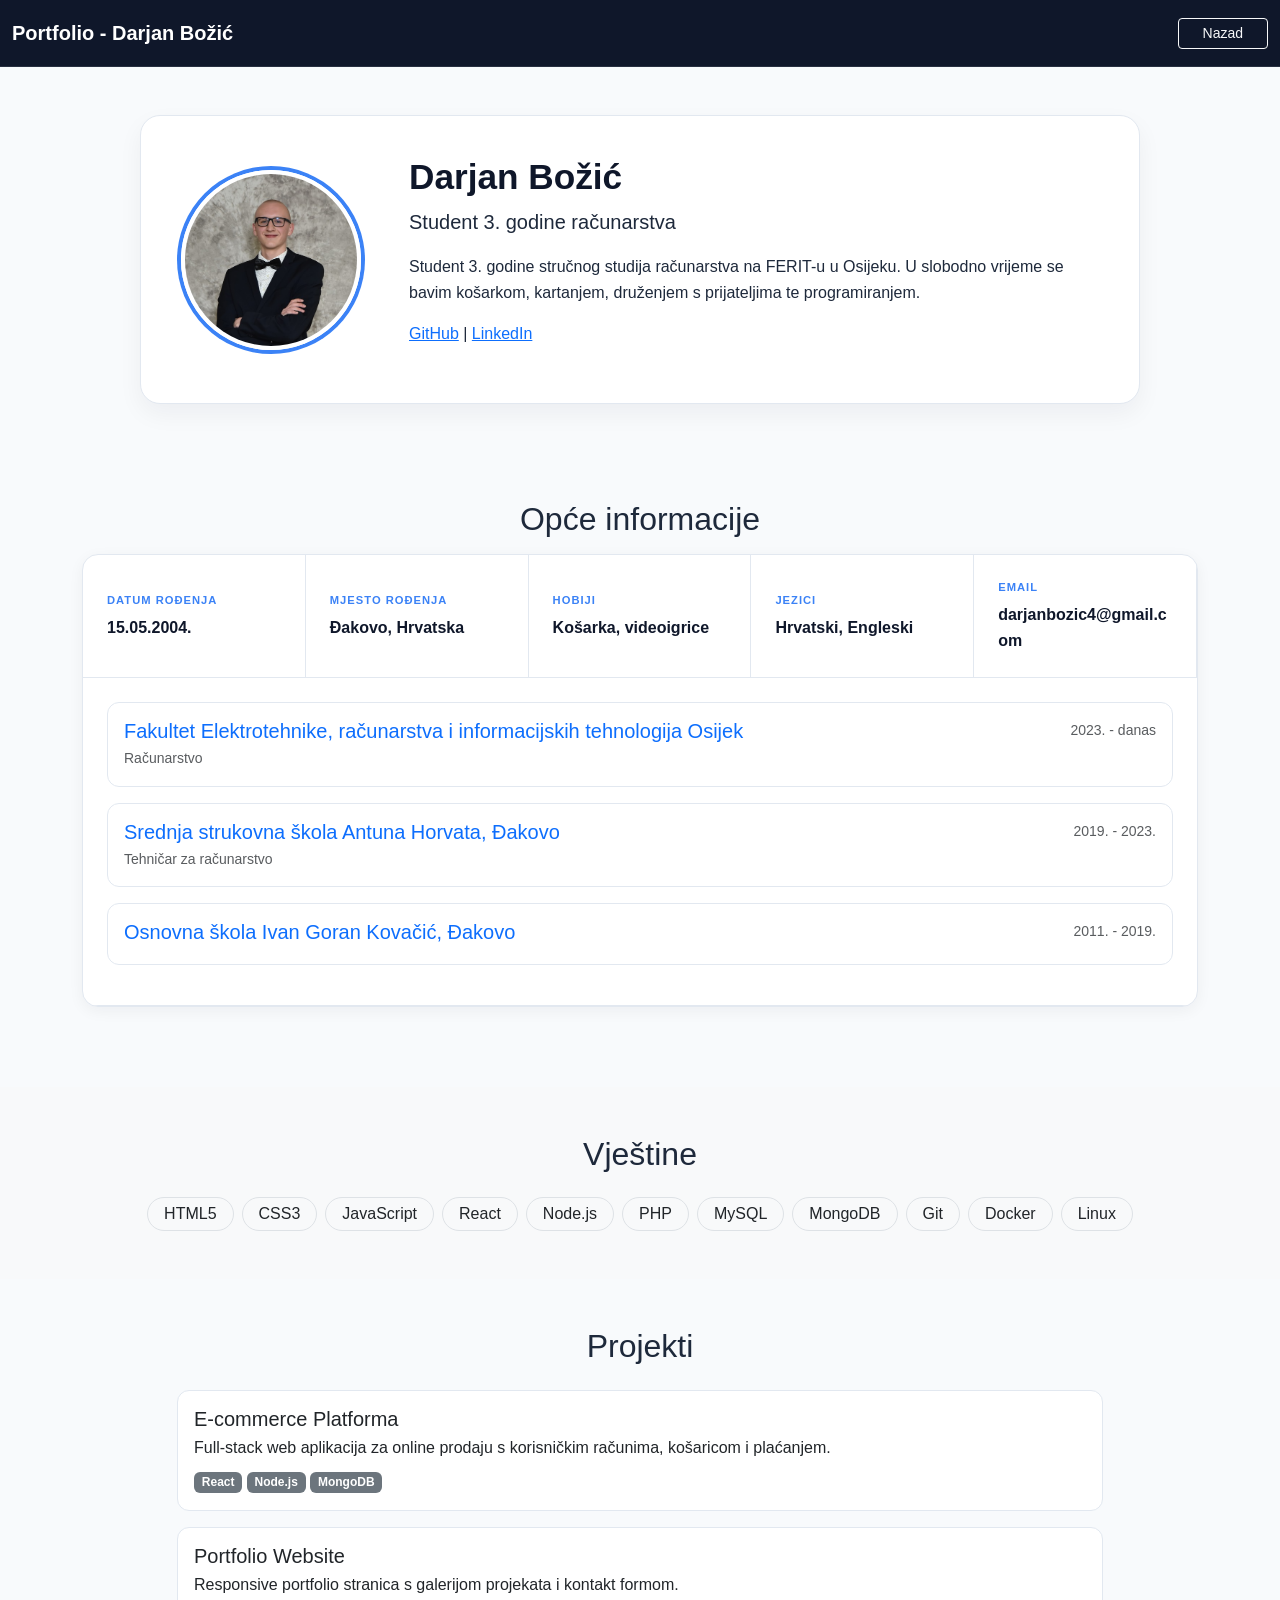
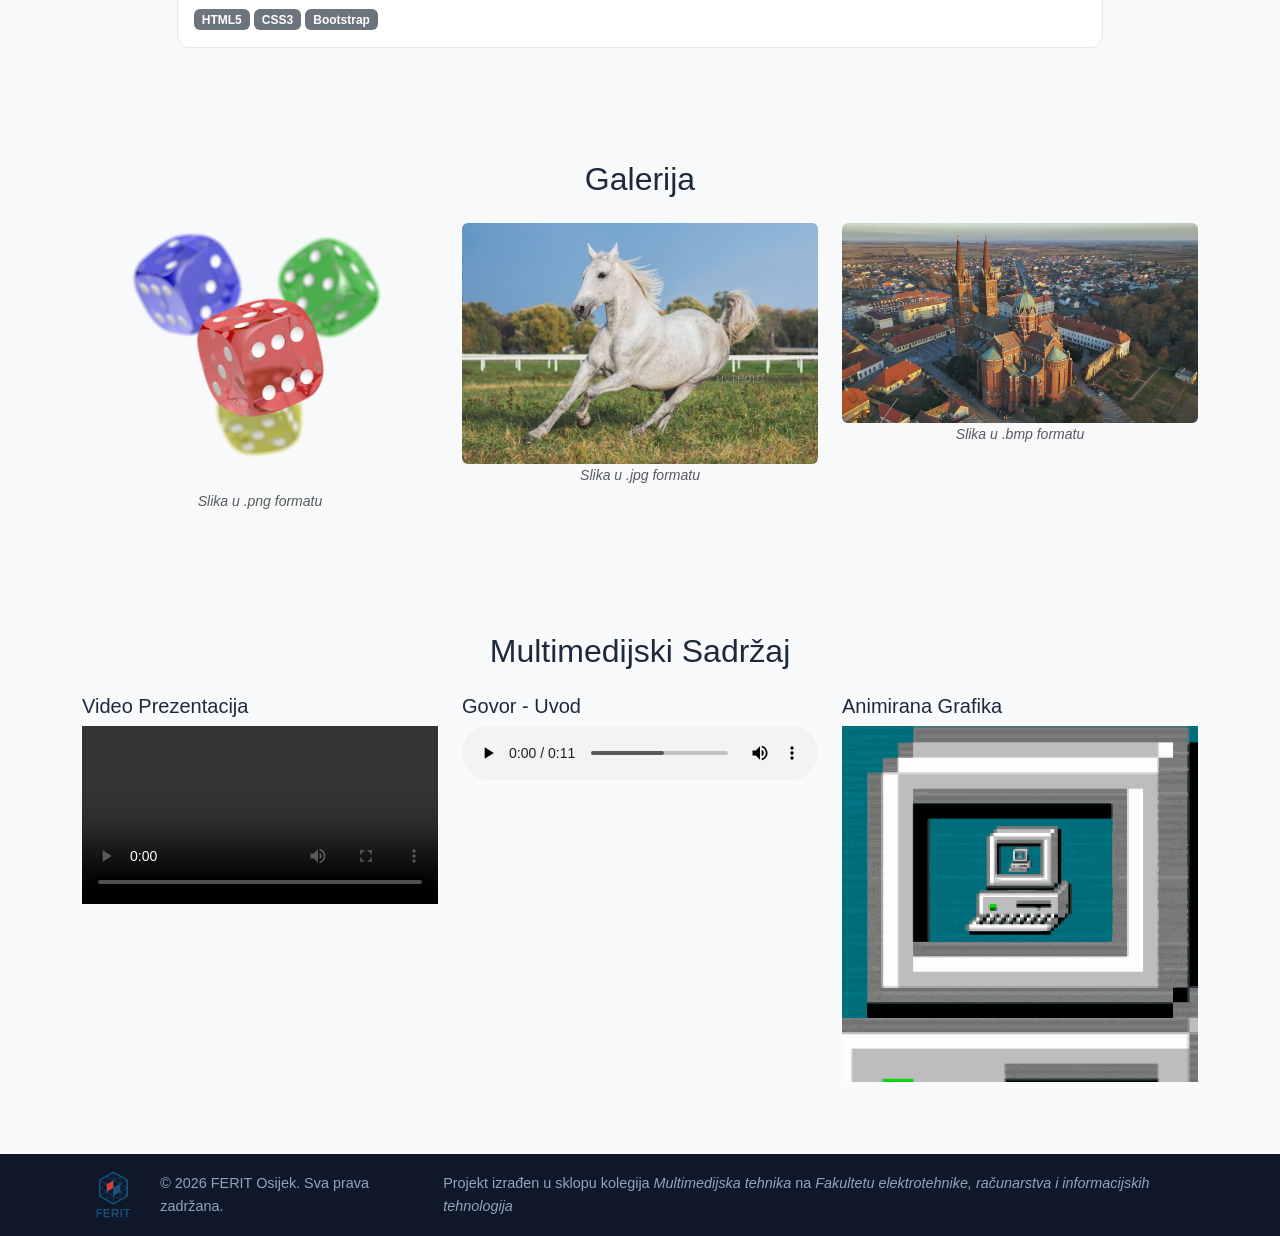
==== commit ae585159: "Add italic to links" ====
--- a/dbozic.html
+++ b/dbozic.html
@@ -212,7 +212,7 @@
         <div class="container d-flex align-items-center gap-3">
             <img src="images/logo.png" class="footer-logo" alt="Logo">
             <p class="mb-0">© 2026 <a href="https://www.ferit.unios.hr/"></a>FERIT Osijek</a>. Sva prava zadržana.</p>
-            <span class="ms-auto">Projekt izrađen u sklopu kolegija <a href="https://www.ferit.unios.hr/upisi-i-studiji/strucni-prijediplomski-studiji#racunarstvo#SR6-02" target="_blank"><i>Multimedijska tehnika</i></a> na <a href="https://www.ferit.unios.hr/" target="_blank">Fakultetu elektrotehnike, računarstva i informacijskih tehnologija</a></span>
+            <span class="ms-auto">Projekt izrađen u sklopu kolegija <a href="https://www.ferit.unios.hr/upisi-i-studiji/strucni-prijediplomski-studiji#racunarstvo#SR6-02" target="_blank"><i>Multimedijska tehnika</i></a> na <a href="https://www.ferit.unios.hr/" target="_blank"><i>Fakultetu elektrotehnike, računarstva i informacijskih tehnologija</i></a></span>
         </div>
     </footer>
 
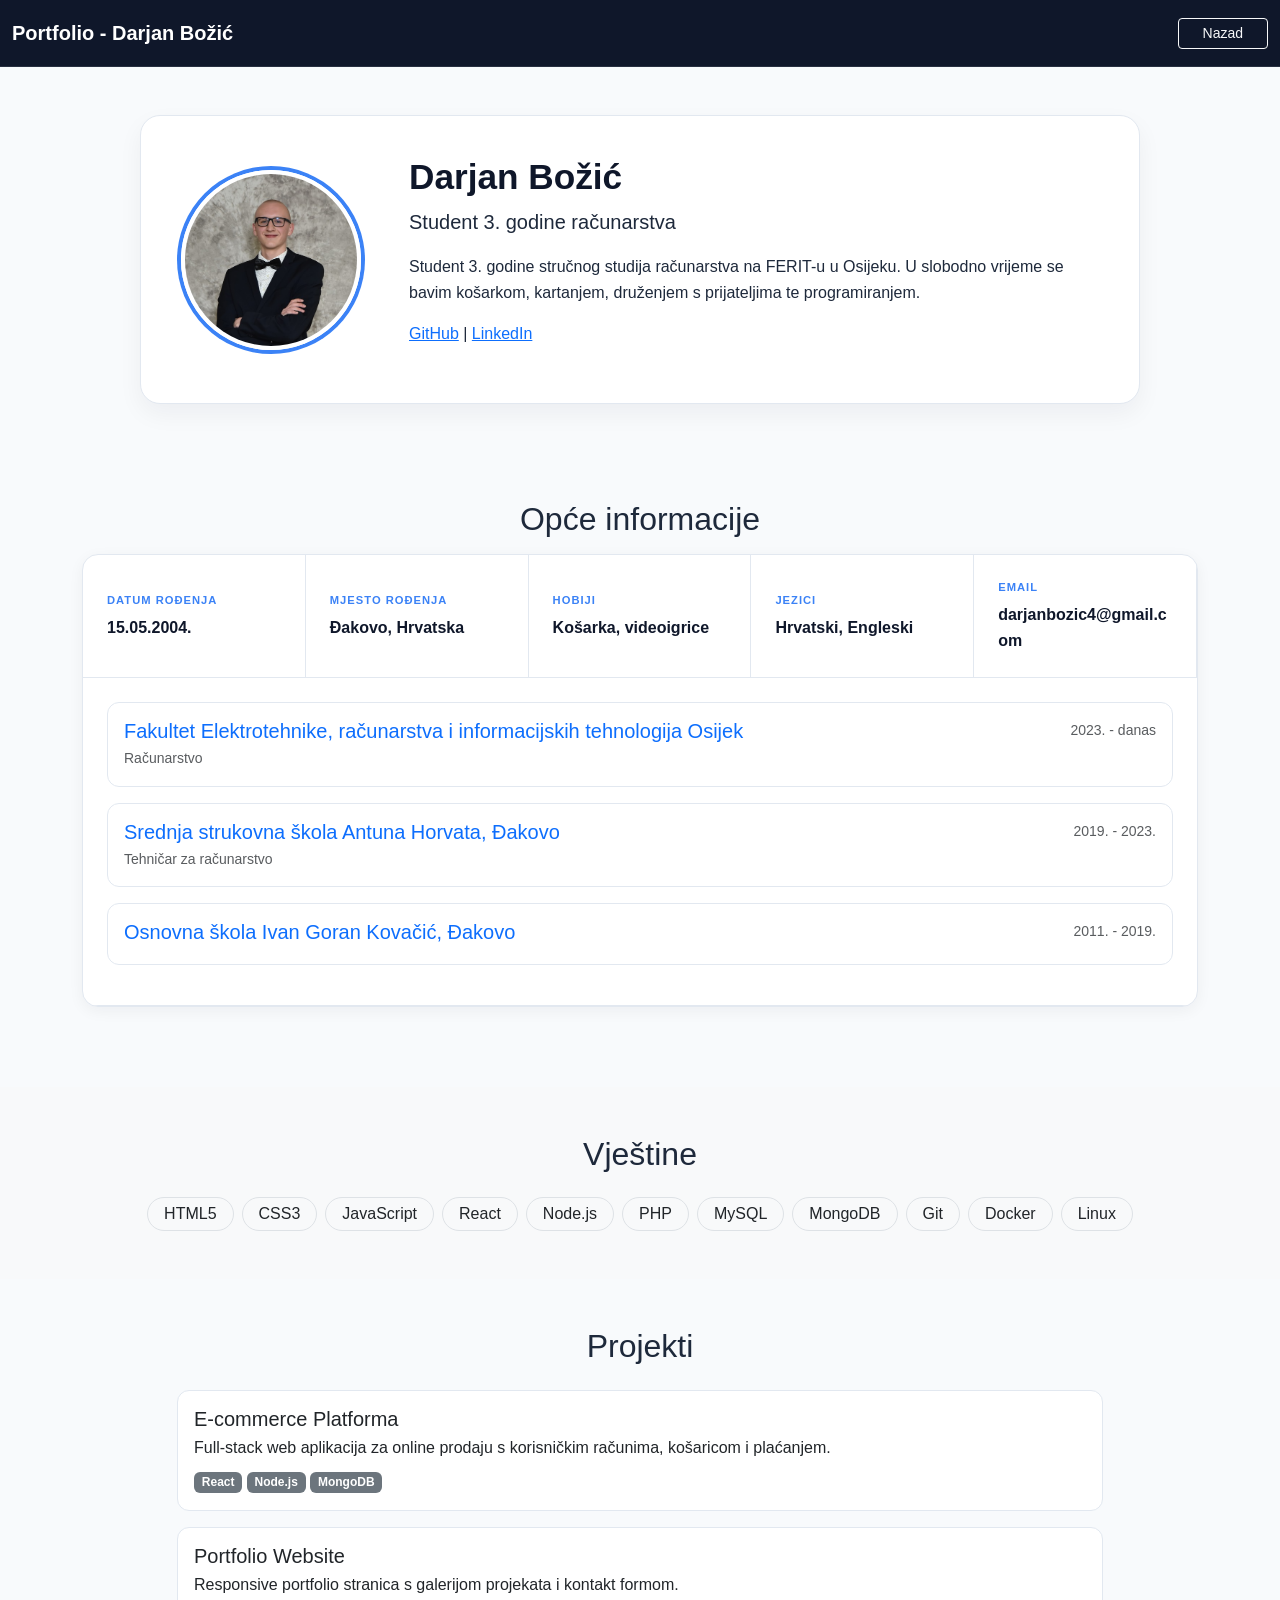
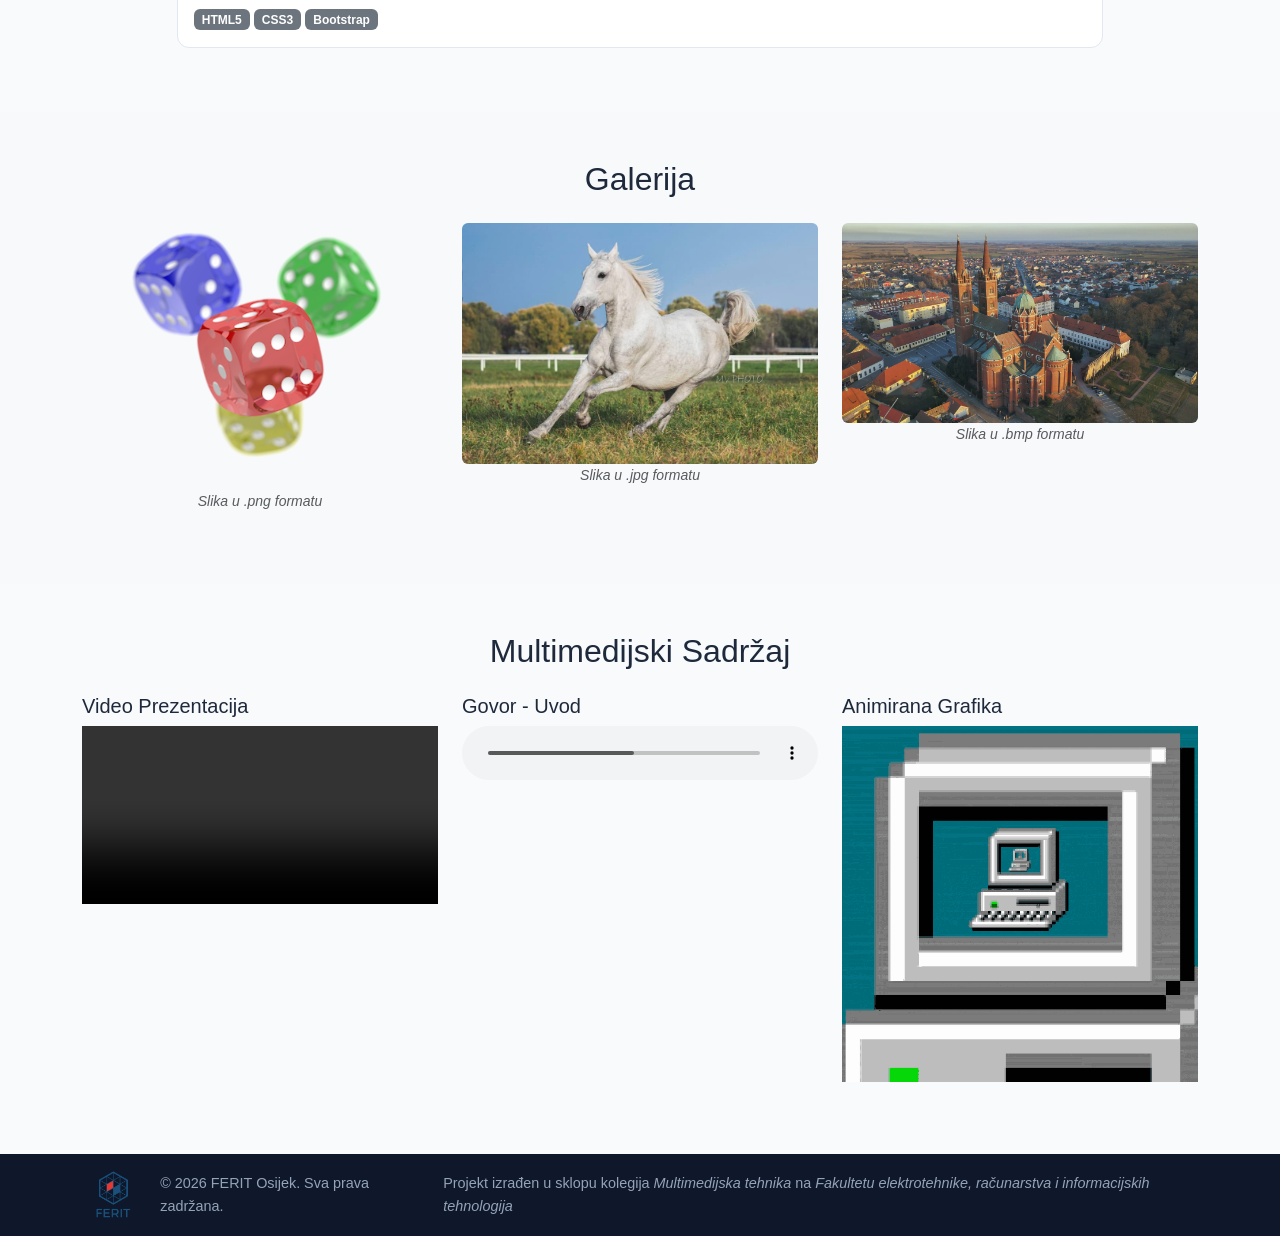
==== commit d01295c6: "Fix </a>" ====
--- a/dbozic.html
+++ b/dbozic.html
@@ -211,7 +211,7 @@
     <footer>
         <div class="container d-flex align-items-center gap-3">
             <img src="images/logo.png" class="footer-logo" alt="Logo">
-            <p class="mb-0">© 2026 <a href="https://www.ferit.unios.hr/"></a>FERIT Osijek</a>. Sva prava zadržana.</p>
+            <p class="mb-0">© 2026 <a href="https://www.ferit.unios.hr/">FERIT Osijek</a>. Sva prava zadržana.</p>
             <span class="ms-auto">Projekt izrađen u sklopu kolegija <a href="https://www.ferit.unios.hr/upisi-i-studiji/strucni-prijediplomski-studiji#racunarstvo#SR6-02" target="_blank"><i>Multimedijska tehnika</i></a> na <a href="https://www.ferit.unios.hr/" target="_blank"><i>Fakultetu elektrotehnike, računarstva i informacijskih tehnologija</i></a></span>
         </div>
     </footer>
--- a/styles.css
+++ b/styles.css
@@ -173,6 +173,10 @@
     text-decoration: none;
 }
 
+footer a:hover {
+    text-decoration: underline;
+}
+
 @media (max-width: 768px) {
     .portfolio-card.profile-details {
         flex-direction: column;
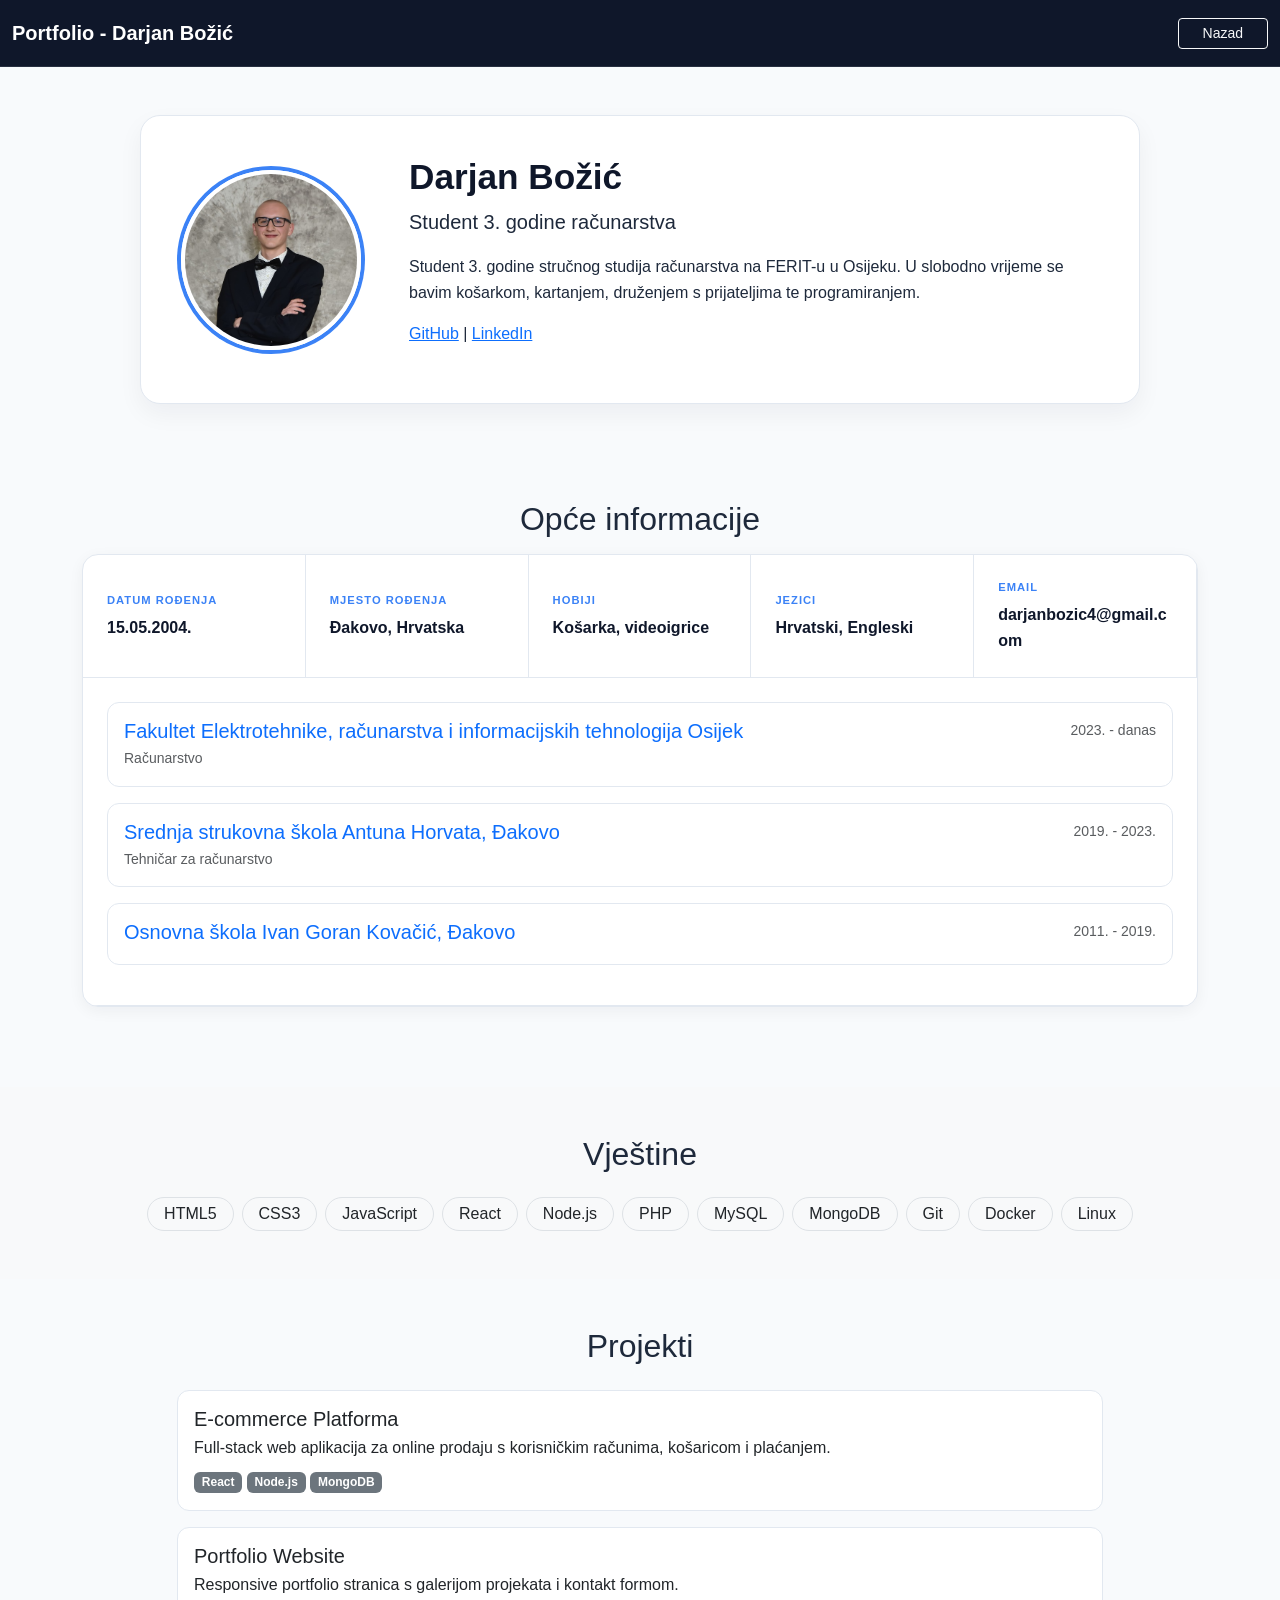
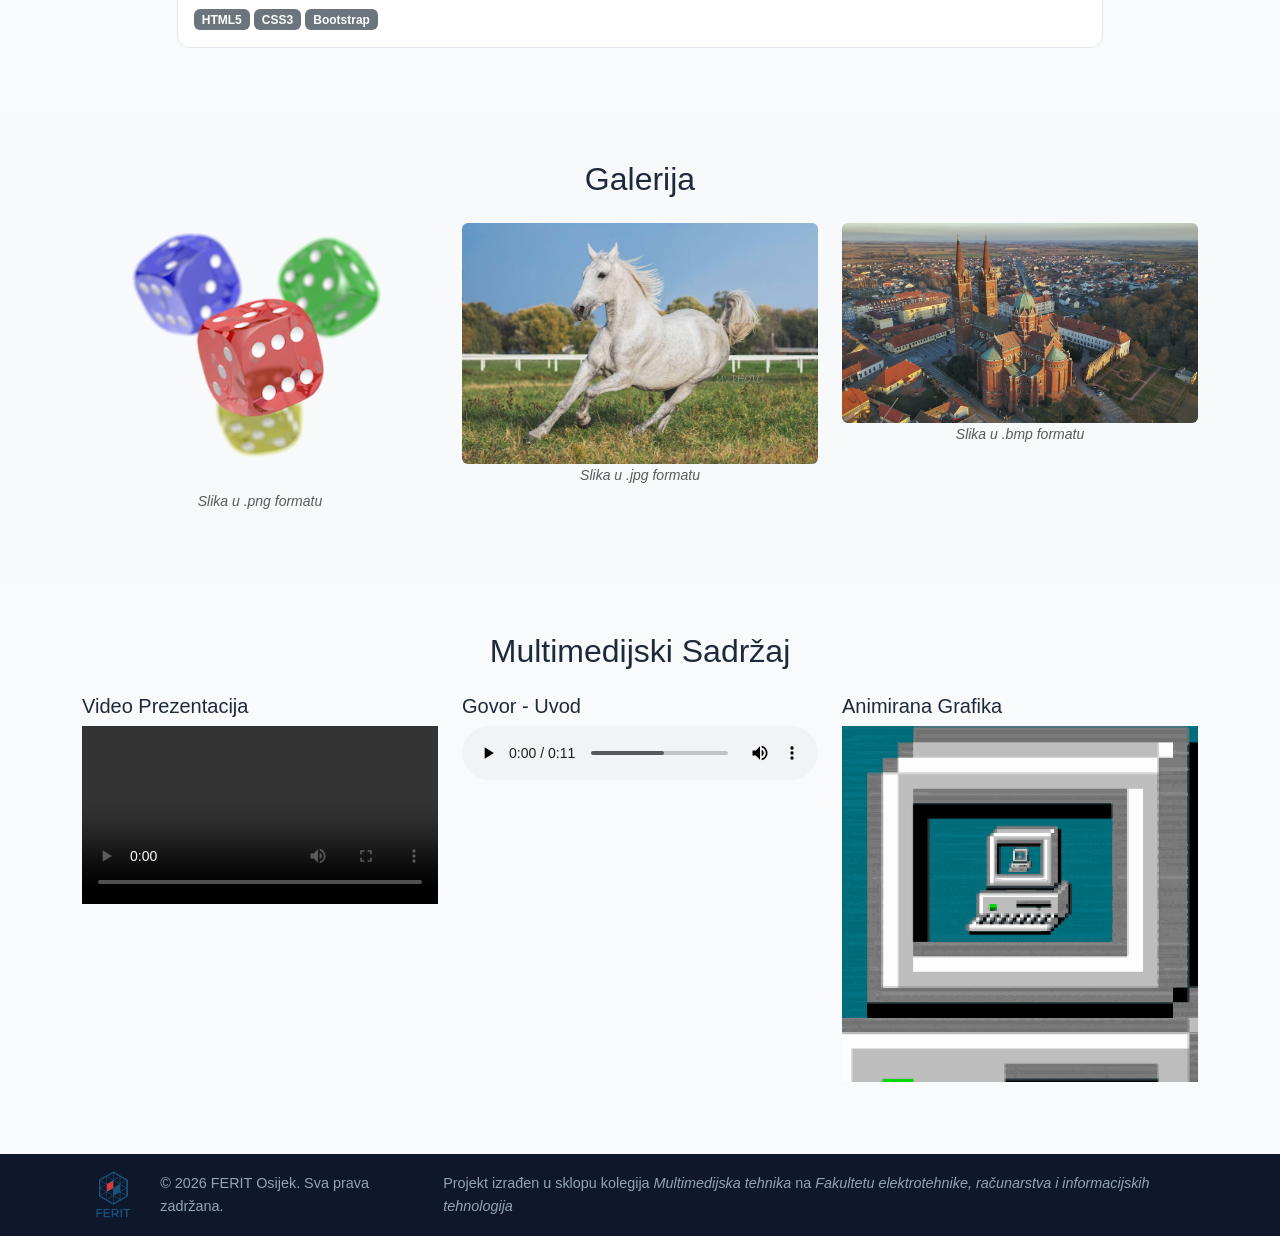
==== commit 15c80055: "Add link to logo" ====
--- a/dbozic.html
+++ b/dbozic.html
@@ -210,7 +210,9 @@
 
     <footer>
         <div class="container d-flex align-items-center gap-3">
-            <img src="images/logo.png" class="footer-logo" alt="Logo">
+            <a href="https://www.ferit.unios.hr/" target="_blank">
+                <img src="images/logo.png" class="footer-logo" alt="Logo">
+            </a>
             <p class="mb-0">© 2026 <a href="https://www.ferit.unios.hr/">FERIT Osijek</a>. Sva prava zadržana.</p>
             <span class="ms-auto">Projekt izrađen u sklopu kolegija <a href="https://www.ferit.unios.hr/upisi-i-studiji/strucni-prijediplomski-studiji#racunarstvo#SR6-02" target="_blank"><i>Multimedijska tehnika</i></a> na <a href="https://www.ferit.unios.hr/" target="_blank"><i>Fakultetu elektrotehnike, računarstva i informacijskih tehnologija</i></a></span>
         </div>
